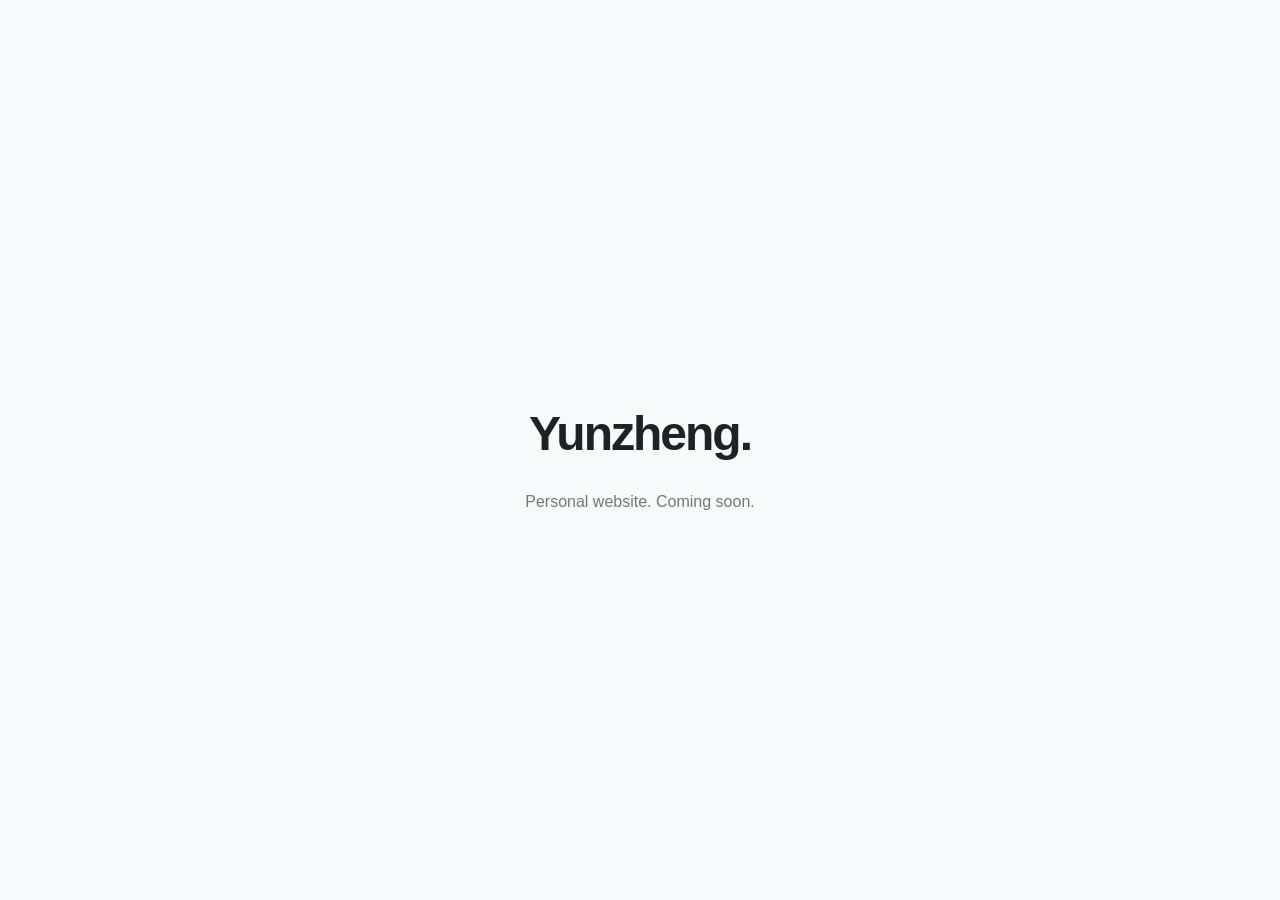
==== index.html @ 73791c88 "Add initial HTML structure for personal website" ====
<!DOCTYPE html>
<html lang="zh-CN">
<head>
    <meta charset="UTF-8">
    <meta name="viewport" content="width=device-width, initial-scale=1.0">
    <meta name="theme-color" content="#ffffff">
    <title>Yunzheng</title>
    <style>
        body {
            margin: 0;
            min-height: 100vh;
            display: grid;
            place-items: center;
            font-family: "Segoe UI", sans-serif;
            background: #f8f9fb;
            color: #202124;
        }
        main {
            text-align: center;
            padding: 40px;
        }
        h1 {
            font-size: 48px;
            font-weight: 600;
            letter-spacing: -2px;
        }
        p {
            color: #777;
            font-size: 16px;
        }
    </style>
</head>
<body>
    <main>
        <h1>Yunzheng.</h1>
        <p>Personal website. Coming soon.</p>
    </main>
</body>
</html>
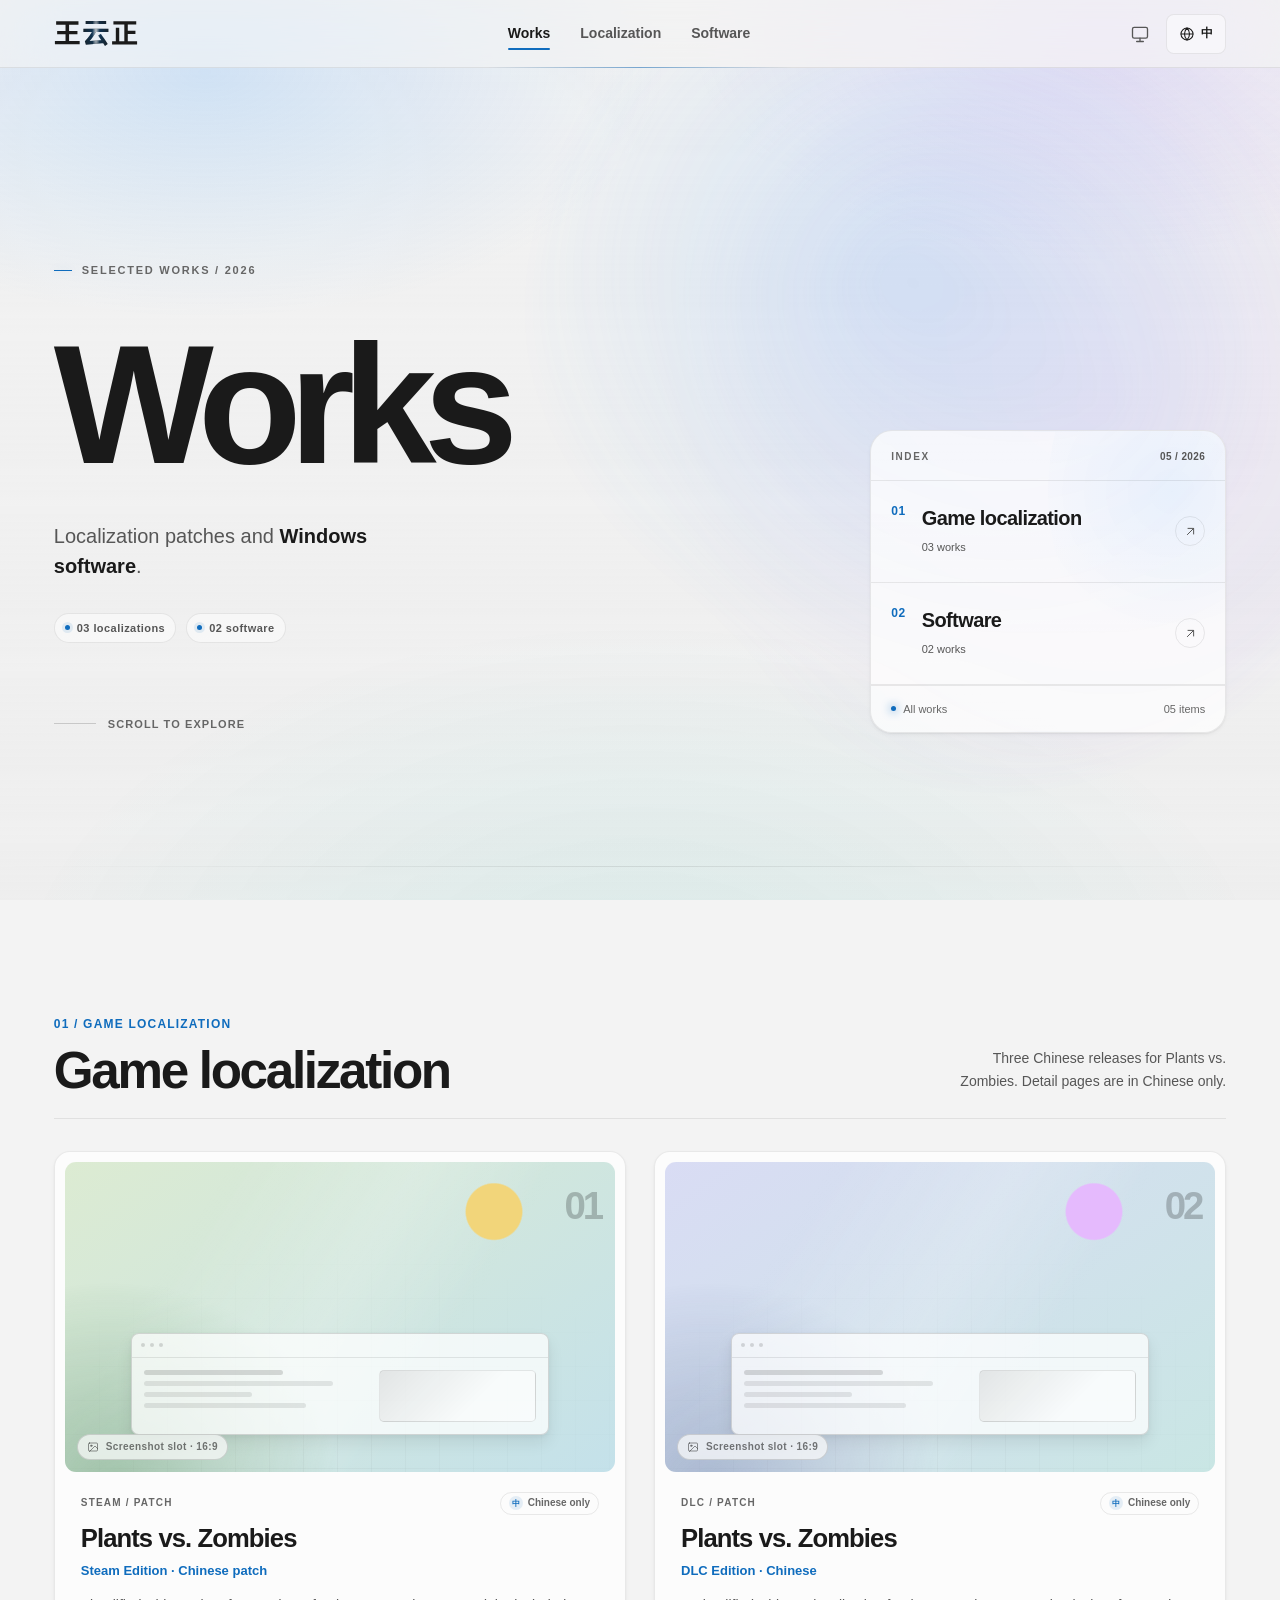
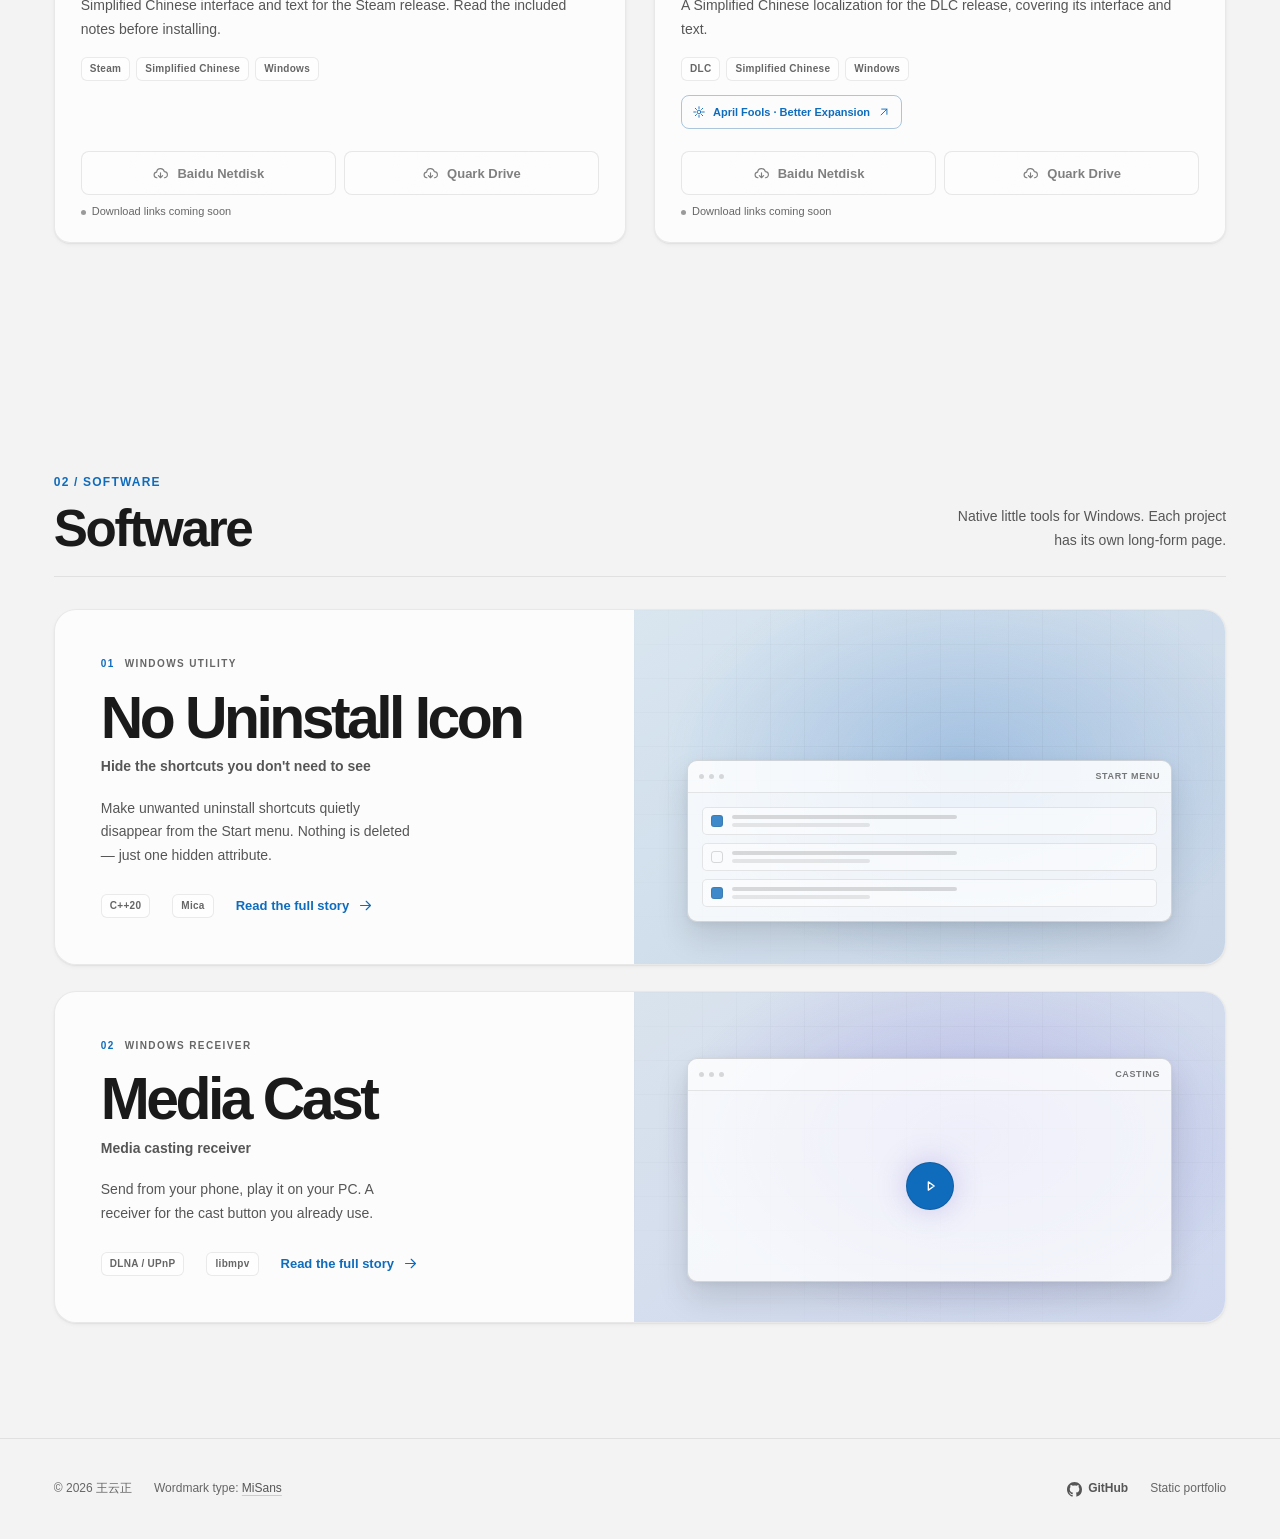
==== commit 3ce992ba: "Build the Fluent works portfolio site" ====
--- a/index.html
+++ b/index.html
@@ -1,40 +1,399 @@
-
 <!DOCTYPE html>
-<html lang="zh-CN">
+<html lang="zh-CN"
+      data-page-lang="bilingual"
+      data-lang="zh"
+      data-theme-mode="auto"
+      data-title-zh="王云正 · 作品"
+      data-title-en="Works · 王云正">
 <head>
-    <meta charset="UTF-8">
-    <meta name="viewport" content="width=device-width, initial-scale=1.0">
-    <meta name="theme-color" content="#ffffff">
-    <title>Yunzheng</title>
-    <style>
-        body {
-            margin: 0;
-            min-height: 100vh;
-            display: grid;
-            place-items: center;
-            font-family: "Segoe UI", sans-serif;
-            background: #f8f9fb;
-            color: #202124;
-        }
-        main {
-            text-align: center;
-            padding: 40px;
-        }
-        h1 {
-            font-size: 48px;
-            font-weight: 600;
-            letter-spacing: -2px;
-        }
-        p {
-            color: #777;
-            font-size: 16px;
-        }
-    </style>
+  <meta charset="utf-8">
+  <meta name="viewport" content="width=device-width, initial-scale=1, viewport-fit=cover">
+  <title>王云正 · 作品</title>
+  <meta name="description" content="王云正的作品：三款《植物大战僵尸》中文汉化，以及 No Uninstall Icon、Media Cast 两款 Windows 软件。" data-desc-zh="王云正的作品：三款《植物大战僵尸》中文汉化，以及 No Uninstall Icon、Media Cast 两款 Windows 软件。" data-desc-en="Works by Wang Yunzheng: three Chinese localizations for Plants vs. Zombies, plus the Windows utilities No Uninstall Icon and Media Cast.">
+  <meta name="color-scheme" content="light dark">
+  <meta name="theme-color" content="#f3f3f3">
+  <link rel="icon" href="/assets/img/favicon.svg" type="image/svg+xml">
+  <script src="/assets/js/boot.js"></script>
+  <link rel="stylesheet" href="/assets/css/site.css">
+  <script src="/assets/js/links.js" defer></script>
+  <script src="/assets/js/site.js" defer></script>
 </head>
-<body>
-    <main>
-        <h1>Yunzheng.</h1>
-        <p>Personal website. Coming soon.</p>
-    </main>
+<body class="home">
+  <a class="skip-link" href="#main">
+    <span class="lang-zh">跳到主要内容</span><span class="lang-en">Skip to content</span>
+  </a>
+
+  <header class="site-header" data-site-header>
+    <div class="header-inner">
+      <a class="brand" href="/" data-brand data-aria-zh="王云正，返回首页" data-aria-en="Wang Yunzheng, home">
+        <span class="brand__word" aria-hidden="true">
+          <img class="brand__ink brand__ink--light" src="/assets/img/wordmark-light.svg" alt="王云正" width="2932" height="936" decoding="async">
+          <img class="brand__ink brand__ink--dark" src="/assets/img/wordmark-dark.svg" alt="王云正" width="2932" height="936" decoding="async">
+          <span class="brand__sheen"></span>
+        </span>
+        <span class="sr-only">王云正</span>
+      </a>
+
+      <nav class="primary-nav" aria-label="主导航" data-aria-zh="主导航" data-aria-en="Primary navigation">
+        <a class="nav-link" href="/" aria-current="page"><span class="lang-zh">作品</span><span class="lang-en">Works</span></a>
+        <a class="nav-link" href="/#localization"><span class="lang-zh">汉化</span><span class="lang-en">Localization</span></a>
+        <a class="nav-link" href="/#software"><span class="lang-zh">软件</span><span class="lang-en">Software</span></a>
+      </nav>
+
+      <button class="icon-btn nav-toggle" type="button" data-nav-toggle aria-expanded="false" aria-controls="mobile-nav" aria-label="打开导航">
+        <svg class="icon" viewBox="0 0 24 24" aria-hidden="true">
+          <path d="M4 7h16M4 12h16M4 17h16"/>
+        </svg>
+      </button>
+
+      <div class="mobile-nav" id="mobile-nav" data-mobile-nav hidden>
+        <a href="/"><span><span class="lang-zh">作品</span><span class="lang-en">Works</span></span></a>
+        <a href="/#localization"><span><span class="lang-zh">汉化</span><span class="lang-en">Localization</span></span></a>
+        <a href="/#software"><span><span class="lang-zh">软件</span><span class="lang-en">Software</span></span></a>
+      </div>
+
+      <div class="header-actions">
+        <div class="theme-picker" data-theme-picker>
+          <button class="icon-btn theme-trigger" type="button" data-theme-trigger aria-expanded="false" aria-controls="theme-menu" aria-label="主题设置">
+            <span class="theme-icon theme-icon--auto" aria-hidden="true">
+              <svg class="icon" viewBox="0 0 24 24"><rect x="3" y="4" width="18" height="13" rx="2"/><path d="M8 21h8m-4-4v4"/></svg>
+            </span>
+            <span class="theme-icon theme-icon--light" aria-hidden="true">
+              <svg class="icon" viewBox="0 0 24 24"><circle cx="12" cy="12" r="4"/><path d="M12 2v2m0 16v2M4.93 4.93l1.42 1.42m11.3 11.3 1.42 1.42M2 12h2m16 0h2M4.93 19.07l1.42-1.42m11.3-11.3 1.42-1.42"/></svg>
+            </span>
+            <span class="theme-icon theme-icon--dark" aria-hidden="true">
+              <svg class="icon" viewBox="0 0 24 24"><path d="M20.4 14.4A8.5 8.5 0 0 1 9.6 3.6 8.5 8.5 0 1 0 20.4 14.4Z"/></svg>
+            </span>
+          </button>
+          <div class="theme-menu" id="theme-menu" data-theme-menu role="group" aria-label="主题" data-aria-zh="主题" data-aria-en="Theme" hidden>
+            <div class="theme-menu__label"><span class="lang-zh">外观</span><span class="lang-en">Appearance</span></div>
+            <button class="theme-option" type="button" data-theme-choice="auto" aria-pressed="true">
+              <svg class="icon" viewBox="0 0 24 24" aria-hidden="true"><rect x="3" y="4" width="18" height="13" rx="2"/><path d="M8 21h8m-4-4v4"/></svg>
+              <span><span class="lang-zh">跟随系统</span><span class="lang-en">System</span></span>
+              <svg class="icon theme-option__check" viewBox="0 0 24 24" aria-hidden="true"><path d="m5 12 4 4 10-10"/></svg>
+            </button>
+            <button class="theme-option" type="button" data-theme-choice="light" aria-pressed="false">
+              <svg class="icon" viewBox="0 0 24 24" aria-hidden="true"><circle cx="12" cy="12" r="4"/><path d="M12 2v2m0 16v2M4.93 4.93l1.42 1.42m11.3 11.3 1.42 1.42M2 12h2m16 0h2M4.93 19.07l1.42-1.42m11.3-11.3 1.42-1.42"/></svg>
+              <span><span class="lang-zh">浅色</span><span class="lang-en">Light</span></span>
+              <svg class="icon theme-option__check" viewBox="0 0 24 24" aria-hidden="true"><path d="m5 12 4 4 10-10"/></svg>
+            </button>
+            <button class="theme-option" type="button" data-theme-choice="dark" aria-pressed="false">
+              <svg class="icon" viewBox="0 0 24 24" aria-hidden="true"><path d="M20.4 14.4A8.5 8.5 0 0 1 9.6 3.6 8.5 8.5 0 1 0 20.4 14.4Z"/></svg>
+              <span><span class="lang-zh">深色</span><span class="lang-en">Dark</span></span>
+              <svg class="icon theme-option__check" viewBox="0 0 24 24" aria-hidden="true"><path d="m5 12 4 4 10-10"/></svg>
+            </button>
+          </div>
+        </div>
+
+        <button class="lang-toggle" type="button" data-language-toggle aria-label="Switch to English">
+          <svg class="icon icon--small" viewBox="0 0 24 24" aria-hidden="true"><circle cx="12" cy="12" r="9"/><path d="M3 12h18M12 3c2.5 2.5 3.8 5.5 3.8 9S14.5 18.5 12 21c-2.5-2.5-3.8-5.5-3.8-9S9.5 5.5 12 3Z"/></svg>
+          <span class="lang-zh" aria-hidden="true">EN</span>
+          <span class="lang-en" aria-hidden="true">中</span>
+        </button>
+      </div>
+    </div>
+  </header>
+
+  <main id="main" tabindex="-1">
+    <section class="hero">
+      <div class="container hero__grid">
+        <div class="hero__main">
+          <p class="eyebrow hero__eyebrow enter" style="--i: 0">
+            <span class="lang-zh">作品索引 / 2026</span>
+            <span class="lang-en">Selected works / 2026</span>
+          </p>
+          <h1 class="hero__title enter" style="--i: 1">
+            <span class="lang-zh">作品</span>
+            <span class="lang-en">Works</span>
+          </h1>
+          <p class="hero__lead enter" style="--i: 2">
+            <span class="lang-zh">汉化补丁，与 <strong>Windows 软件</strong>。</span>
+            <span class="lang-en">Localization patches and <strong>Windows software</strong>.</span>
+          </p>
+          <div class="hero__meta enter" style="--i: 3">
+            <span class="meta-chip"><span class="meta-chip__dot" aria-hidden="true"></span><span class="lang-zh">03 件汉化</span><span class="lang-en">03 localizations</span></span>
+            <span class="meta-chip"><span class="meta-chip__dot" aria-hidden="true"></span><span class="lang-zh">02 件软件</span><span class="lang-en">02 software</span></span>
+          </div>
+          <div class="hero__scroll enter" style="--i: 4">
+            <span class="lang-zh">向下浏览</span><span class="lang-en">Scroll to explore</span>
+          </div>
+        </div>
+
+        <aside class="hero__side enter" style="--i: 3" aria-label="作品分类" data-aria-zh="作品分类" data-aria-en="Work categories">
+          <div class="index-panel reveal">
+            <div class="index-panel__head">
+              <span>Index</span>
+              <strong>05 / 2026</strong>
+            </div>
+            <a class="index-link" href="#localization">
+              <span class="index-link__num">01</span>
+              <span class="index-link__body">
+                <span class="index-link__title"><span class="lang-zh">游戏汉化</span><span class="lang-en">Game localization</span></span>
+                <span class="index-link__en" aria-hidden="true">Game localization</span>
+                <span class="index-link__count"><span class="lang-zh">03 件作品</span><span class="lang-en">03 works</span></span>
+              </span>
+              <span class="index-link__arrow" aria-hidden="true">
+                <svg class="icon" viewBox="0 0 24 24"><path d="M7 17 17 7M8 7h9v9"/></svg>
+              </span>
+            </a>
+            <a class="index-link" href="#software">
+              <span class="index-link__num">02</span>
+              <span class="index-link__body">
+                <span class="index-link__title"><span class="lang-zh">软件</span><span class="lang-en">Software</span></span>
+                <span class="index-link__en" aria-hidden="true">Software</span>
+                <span class="index-link__count"><span class="lang-zh">02 件作品</span><span class="lang-en">02 works</span></span>
+              </span>
+              <span class="index-link__arrow" aria-hidden="true">
+                <svg class="icon" viewBox="0 0 24 24"><path d="M7 17 17 7M8 7h9v9"/></svg>
+              </span>
+            </a>
+            <div class="index-panel__foot">
+              <span class="status-dot"><span class="lang-zh">全部作品</span><span class="lang-en">All works</span></span>
+              <span>05 items</span>
+            </div>
+          </div>
+        </aside>
+      </div>
+    </section>
+
+    <section class="section" id="localization">
+      <div class="container">
+        <div class="section-head" data-reveal>
+          <div class="section-head__main">
+            <span class="section-index">01 / GAME LOCALIZATION</span>
+            <h2 class="section-title"><span class="lang-zh">游戏汉化</span><span class="lang-en">Game localization</span></h2>
+          </div>
+          <p class="section-desc">
+            <span class="lang-zh">三款《植物大战僵尸》中文版本。汉化详情页仅提供中文。</span>
+            <span class="lang-en">Three Chinese releases for Plants vs. Zombies. Detail pages are in Chinese only.</span>
+          </p>
+        </div>
+
+        <div class="work-grid">
+          <article class="work-card reveal" data-reveal>
+            <div class="work-card__media">
+              <div class="shot shot--steam" role="img" aria-label="植物大战僵尸 Steam 版游戏截图占位，16 比 9" data-aria-zh="植物大战僵尸 Steam 版游戏截图占位，16 比 9" data-aria-en="Screenshot placeholder for the Steam edition of Plants vs. Zombies, 16 by 9">
+                <div class="shot__art" aria-hidden="true">
+                  <div class="shot__window">
+                    <div class="shot__window-bar"><i></i><i></i><i></i></div>
+                    <div class="shot__window-body">
+                      <div class="shot__lines"><span class="shot__line"></span><span class="shot__line"></span><span class="shot__line"></span><span class="shot__line"></span></div>
+                      <div class="shot__block"></div>
+                    </div>
+                  </div>
+                </div>
+                <span class="shot__index" aria-hidden="true">01</span>
+                <span class="shot__label"><svg class="icon" viewBox="0 0 24 24" aria-hidden="true"><rect x="3" y="4" width="18" height="16" rx="2"/><circle cx="8.5" cy="9.5" r="1.5"/><path d="m21 15-5-5L5 21"/></svg><span class="lang-zh">截图位 · 16:9</span><span class="lang-en">Screenshot slot · 16:9</span></span>
+              </div>
+            </div>
+            <div class="work-card__body">
+              <div class="work-card__top">
+                <span class="work-card__kicker">Steam / Patch</span>
+                <span class="chinese-only"><span class="lang-zh">中文详情</span><span class="lang-en">Chinese only</span></span>
+              </div>
+              <h3 class="work-card__headline">
+                <a class="work-card__title" href="/localization/pvz-steam/" aria-label="植物大战僵尸 Steam 版汉化补丁，查看详情" data-aria-zh="植物大战僵尸 Steam 版汉化补丁，查看详情" data-aria-en="Plants vs. Zombies Steam Edition Chinese patch, view details">
+                  <span class="lang-zh">植物大战僵尸</span>
+                  <span class="lang-en">Plants vs. Zombies</span>
+                </a>
+              </h3>
+              <p class="work-card__subtitle"><span class="lang-zh">Steam 版汉化补丁</span><span class="lang-en">Steam Edition · Chinese patch</span></p>
+              <p class="work-card__desc">
+                <span class="lang-zh">为 Steam 版《植物大战僵尸》提供简体中文界面与文本。安装前请先阅读补丁内说明。</span>
+                <span class="lang-en">Simplified Chinese interface and text for the Steam release. Read the included notes before installing.</span>
+              </p>
+              <div class="tag-list">
+                <span class="tag">Steam</span>
+                <span class="tag lang-zh">简体中文</span>
+                <span class="tag lang-en">Simplified Chinese</span>
+                <span class="tag">Windows</span>
+              </div>
+              <div class="work-card__actions">
+                <div class="download-grid">
+                  <a class="dl-btn reveal" data-download="steam" data-provider="baidu" aria-disabled="true" aria-label="下载 Steam 版汉化补丁 — 百度网盘" data-aria-zh="下载 Steam 版汉化补丁 — 百度网盘" data-aria-en="Download the Steam Edition patch — Baidu Netdisk">
+                    <svg class="icon" viewBox="0 0 24 24" aria-hidden="true"><path d="M7 18a4 4 0 0 1-.45-7.98A5.5 5.5 0 0 1 17.4 9.4 3.5 3.5 0 0 1 17.5 18"/><path d="M12 11v7m0 0-3-3m3 3 3-3"/></svg>
+                    <span class="lang-zh">百度网盘</span><span class="lang-en">Baidu Netdisk</span>
+                  </a>
+                  <a class="dl-btn reveal" data-download="steam" data-provider="quark" aria-disabled="true" aria-label="下载 Steam 版汉化补丁 — 夸克网盘" data-aria-zh="下载 Steam 版汉化补丁 — 夸克网盘" data-aria-en="Download the Steam Edition patch — Quark Drive">
+                    <svg class="icon" viewBox="0 0 24 24" aria-hidden="true"><path d="M7 18a4 4 0 0 1-.45-7.98A5.5 5.5 0 0 1 17.4 9.4 3.5 3.5 0 0 1 17.5 18"/><path d="M12 11v7m0 0-3-3m3 3 3-3"/></svg>
+                    <span class="lang-zh">夸克网盘</span><span class="lang-en">Quark Drive</span>
+                  </a>
+                </div>
+                <p class="download-note" data-download-note="steam">
+                  <span class="lang-zh">网盘链接待补</span><span class="lang-en">Download links coming soon</span>
+                </p>
+              </div>
+            </div>
+          </article>
+
+          <article class="work-card reveal" data-reveal>
+            <div class="work-card__media">
+              <div class="shot shot--dlc" role="img" aria-label="植物大战僵尸 DLC 版游戏截图占位，16 比 9" data-aria-zh="植物大战僵尸 DLC 版游戏截图占位，16 比 9" data-aria-en="Screenshot placeholder for the DLC edition of Plants vs. Zombies, 16 by 9">
+                <div class="shot__art" aria-hidden="true">
+                  <div class="shot__window">
+                    <div class="shot__window-bar"><i></i><i></i><i></i></div>
+                    <div class="shot__window-body">
+                      <div class="shot__lines"><span class="shot__line"></span><span class="shot__line"></span><span class="shot__line"></span><span class="shot__line"></span></div>
+                      <div class="shot__block"></div>
+                    </div>
+                  </div>
+                </div>
+                <span class="shot__index" aria-hidden="true">02</span>
+                <span class="shot__label"><svg class="icon" viewBox="0 0 24 24" aria-hidden="true"><rect x="3" y="4" width="18" height="16" rx="2"/><circle cx="8.5" cy="9.5" r="1.5"/><path d="m21 15-5-5L5 21"/></svg><span class="lang-zh">截图位 · 16:9</span><span class="lang-en">Screenshot slot · 16:9</span></span>
+              </div>
+            </div>
+            <div class="work-card__body">
+              <div class="work-card__top">
+                <span class="work-card__kicker">DLC / Patch</span>
+                <span class="chinese-only"><span class="lang-zh">中文详情</span><span class="lang-en">Chinese only</span></span>
+              </div>
+              <h3 class="work-card__headline">
+                <a class="work-card__title" href="/localization/pvz-dlc/" aria-label="植物大战僵尸 DLC 版中文，查看详情" data-aria-zh="植物大战僵尸 DLC 版中文，查看详情" data-aria-en="Plants vs. Zombies DLC Edition Chinese, view details">
+                  <span class="lang-zh">植物大战僵尸</span>
+                  <span class="lang-en">Plants vs. Zombies</span>
+                </a>
+              </h3>
+              <p class="work-card__subtitle"><span class="lang-zh">DLC 版中文</span><span class="lang-en">DLC Edition · Chinese</span></p>
+              <p class="work-card__desc">
+                <span class="lang-zh">对应 DLC 版的简体中文汉化。把 DLC 版的界面与文本做成中文。</span>
+                <span class="lang-en">A Simplified Chinese localization for the DLC release, covering its interface and text.</span>
+              </p>
+              <div class="tag-list">
+                <span class="tag">DLC</span>
+                <span class="tag lang-zh">简体中文</span>
+                <span class="tag lang-en">Simplified Chinese</span>
+                <span class="tag">Windows</span>
+              </div>
+              <div class="work-card__special">
+                <a class="micro-action" href="/localization/pvz-better-expansion/">
+                  <svg class="icon" viewBox="0 0 24 24" aria-hidden="true"><path d="M12 3v3m0 12v3M3 12h3m12 0h3M5.6 5.6l2.1 2.1m8.6 8.6 2.1 2.1m0-12.8-2.1 2.1M7.7 16.3l-2.1 2.1"/><circle cx="12" cy="12" r="3.2"/></svg>
+                  <span class="lang-zh">愚人节版 · Better Expansion</span>
+                  <span class="lang-en">April Fools · Better Expansion</span>
+                  <svg class="icon" viewBox="0 0 24 24" aria-hidden="true"><path d="M7 17 17 7M8 7h9v9"/></svg>
+                </a>
+              </div>
+              <div class="work-card__actions">
+                <div class="download-grid">
+                  <a class="dl-btn reveal" data-download="dlc" data-provider="baidu" aria-disabled="true" aria-label="下载 DLC 版中文 — 百度网盘" data-aria-zh="下载 DLC 版中文 — 百度网盘" data-aria-en="Download the DLC Edition Chinese patch — Baidu Netdisk">
+                    <svg class="icon" viewBox="0 0 24 24" aria-hidden="true"><path d="M7 18a4 4 0 0 1-.45-7.98A5.5 5.5 0 0 1 17.4 9.4 3.5 3.5 0 0 1 17.5 18"/><path d="M12 11v7m0 0-3-3m3 3 3-3"/></svg>
+                    <span class="lang-zh">百度网盘</span><span class="lang-en">Baidu Netdisk</span>
+                  </a>
+                  <a class="dl-btn reveal" data-download="dlc" data-provider="quark" aria-disabled="true" aria-label="下载 DLC 版中文 — 夸克网盘" data-aria-zh="下载 DLC 版中文 — 夸克网盘" data-aria-en="Download the DLC Edition Chinese patch — Quark Drive">
+                    <svg class="icon" viewBox="0 0 24 24" aria-hidden="true"><path d="M7 18a4 4 0 0 1-.45-7.98A5.5 5.5 0 0 1 17.4 9.4 3.5 3.5 0 0 1 17.5 18"/><path d="M12 11v7m0 0-3-3m3 3 3-3"/></svg>
+                    <span class="lang-zh">夸克网盘</span><span class="lang-en">Quark Drive</span>
+                  </a>
+                </div>
+                <p class="download-note" data-download-note="dlc">
+                  <span class="lang-zh">网盘链接待补</span><span class="lang-en">Download links coming soon</span>
+                </p>
+              </div>
+            </div>
+          </article>
+        </div>
+      </div>
+    </section>
+
+    <section class="section" id="software">
+      <div class="container">
+        <div class="section-head" data-reveal>
+          <div class="section-head__main">
+            <span class="section-index">02 / SOFTWARE</span>
+            <h2 class="section-title"><span class="lang-zh">软件</span><span class="lang-en">Software</span></h2>
+          </div>
+          <p class="section-desc">
+            <span class="lang-zh">为 Windows 做的原生小工具。每个项目都有完整的长页介绍。</span>
+            <span class="lang-en">Native little tools for Windows. Each project has its own long-form page.</span>
+          </p>
+        </div>
+
+        <div class="software-list">
+          <a class="software-card software-card--nui reveal" href="/software/no-uninstall-icon/" aria-label="查看 No Uninstall Icon 项目" data-aria-zh="查看 No Uninstall Icon 项目" data-aria-en="View the No Uninstall Icon project" data-reveal>
+            <div class="software-card__body">
+              <div class="software-card__kicker"><span class="software-card__num">01</span><span>Windows utility</span></div>
+              <h3 class="software-card__title">No Uninstall Icon</h3>
+              <p class="software-card__cn"><span class="lang-zh">我不需要卸载图标</span><span class="lang-en">Hide the shortcuts you don't need to see</span></p>
+              <p class="software-card__desc">
+                <span class="lang-zh">让开始菜单里不想看到的卸载项安静地消失。不删除文件，只改一个隐藏属性。</span>
+                <span class="lang-en">Make unwanted uninstall shortcuts quietly disappear from the Start menu. Nothing is deleted — just one hidden attribute.</span>
+              </p>
+              <div class="software-card__foot">
+                <span class="tag">C++20</span>
+                <span class="tag">Mica</span>
+                <span class="software-card__cta"><span class="lang-zh">查看完整介绍</span><span class="lang-en">Read the full story</span><svg class="icon" viewBox="0 0 24 24" aria-hidden="true"><path d="M5 12h14m-6-6 6 6-6 6"/></svg></span>
+              </div>
+            </div>
+            <div class="software-card__visual" aria-hidden="true">
+              <div class="mock-window">
+                <div class="mock-window__bar">
+                  <div class="mock-window__dots"><i></i><i></i><i></i></div>
+                  <span class="mock-window__title">Start menu</span>
+                </div>
+                <div class="mock-window__body">
+                  <div class="mock-list">
+                    <div class="mock-row"><span class="mock-row__check"></span><span class="mock-row__text"><i></i><i></i></span></div>
+                    <div class="mock-row"><span class="mock-row__check"></span><span class="mock-row__text"><i></i><i></i></span></div>
+                    <div class="mock-row"><span class="mock-row__check"></span><span class="mock-row__text"><i></i><i></i></span></div>
+                  </div>
+                </div>
+              </div>
+            </div>
+          </a>
+
+          <a class="software-card software-card--cast reveal" href="/software/media-cast/" aria-label="查看 Media Cast 项目" data-aria-zh="查看 Media Cast 项目" data-aria-en="View the Media Cast project" data-reveal>
+            <div class="software-card__body">
+              <div class="software-card__kicker"><span class="software-card__num">02</span><span>Windows receiver</span></div>
+              <h3 class="software-card__title">Media Cast</h3>
+              <p class="software-card__cn"><span class="lang-zh">媒体投屏接收器</span><span class="lang-en">Media casting receiver</span></p>
+              <p class="software-card__desc">
+                <span class="lang-zh">手机投过来，电脑这边播放。用熟悉的投送入口，把媒体送到 Windows 上。</span>
+                <span class="lang-en">Send from your phone, play it on your PC. A receiver for the cast button you already use.</span>
+              </p>
+              <div class="software-card__foot">
+                <span class="tag">DLNA / UPnP</span>
+                <span class="tag">libmpv</span>
+                <span class="software-card__cta"><span class="lang-zh">查看完整介绍</span><span class="lang-en">Read the full story</span><svg class="icon" viewBox="0 0 24 24" aria-hidden="true"><path d="M5 12h14m-6-6 6 6-6 6"/></svg></span>
+              </div>
+            </div>
+            <div class="software-card__visual" aria-hidden="true">
+              <div class="mock-window">
+                <div class="mock-window__bar">
+                  <div class="mock-window__dots"><i></i><i></i><i></i></div>
+                  <span class="mock-window__title">Casting</span>
+                </div>
+                <div class="mock-window__body">
+                  <div class="mock-cast">
+                    <div class="cast-visual">
+                      <span class="cast-visual__ring"></span>
+                      <span class="cast-visual__ring"></span>
+                      <span class="cast-visual__ring"></span>
+                      <span class="cast-visual__core"><svg class="icon" viewBox="0 0 24 24"><path d="m10 7 7 5-7 5V7Z"/></svg></span>
+                    </div>
+                  </div>
+                </div>
+              </div>
+            </div>
+          </a>
+        </div>
+      </div>
+    </section>
+  </main>
+
+  <footer class="site-footer">
+    <div class="container site-footer__inner">
+      <div class="site-footer__left">
+        <span>© <span data-year>2026</span> 王云正</span>
+        <span class="credit"><span class="lang-zh">字标字体</span><span class="lang-en">Wordmark type</span>: <a href="https://hyperos.mi.com/font/" target="_blank" rel="noopener noreferrer">MiSans</a></span>
+      </div>
+      <div class="site-footer__right">
+        <a class="footer-link" href="https://github.com/JerryABCD06" target="_blank" rel="noopener noreferrer">
+          <svg class="icon icon--fill" viewBox="0 0 16 16" aria-hidden="true"><path d="M8 0C3.58 0 0 3.58 0 8c0 3.54 2.29 6.53 5.47 7.59.4.07.55-.17.55-.38 0-.19-.01-.82-.01-1.49-2.01.37-2.53-.49-2.69-.94-.09-.23-.48-.94-.82-1.13-.28-.15-.68-.52-.01-.53.63-.01 1.08.58 1.23.82.72 1.21 1.87.87 2.33.66.07-.52.28-.87.51-1.07-1.78-.2-3.64-.89-3.64-3.95 0-.87.31-1.59.82-2.15-.08-.2-.36-1.02.08-2.12 0 0 .67-.21 2.2.82a7.6 7.6 0 0 1 2-.27c.68 0 1.36.09 2 .27 1.53-1.04 2.2-.82 2.2-.82.44 1.1.16 1.92.08 2.12.51.56.82 1.27.82 2.15 0 3.07-1.87 3.75-3.65 3.95.29.25.54.73.54 1.48 0 1.07-.01 1.93-.01 2.2 0 .21.15.46.55.38A8.01 8.01 0 0 0 16 8c0-4.42-3.58-8-8-8Z"/></svg>
+          GitHub
+        </a>
+        <span class="credit"><span class="lang-zh">静态作品集</span><span class="lang-en">Static portfolio</span></span>
+      </div>
+    </div>
+  </footer>
+
+  <div class="sr-only" id="live-region" aria-live="polite"></div>
 </body>
 </html>
--- a/assets/css/site.css
+++ b/assets/css/site.css
@@ -0,0 +1,4372 @@
+/* =========================================================
+   Wang Yunzheng — works
+   Fluent 2 foundations, a deliberately slightly larger radius,
+   and a small set of pointer-reactive extras.
+   ========================================================= */
+
+/* ---------- Fonts / tokens ---------- */
+
+:root {
+  --font-ui: sans-serif;
+
+  --header-h: 68px;
+  --content-w: 1240px;
+  --content-narrow: 980px;
+  --gutter: clamp(20px, 4.2vw, 56px);
+
+  /* Fluent shape uses 4px for controls and 8px for overlays.
+     These are intentionally one step larger. */
+  --radius-control: 8px;
+  --radius-card: 16px;
+  --radius-panel: 22px;
+  --radius-media: 18px;
+  --radius-pill: 999px;
+
+  --stroke: 1px;
+  --focus-width: 2px;
+
+  --dur-fast: 150ms;
+  --dur-normal: 220ms;
+  --dur-slow: 320ms;
+  --ease-fluent: cubic-bezier(0.1, 0.9, 0.2, 1);
+  --ease-out: cubic-bezier(0.16, 1, 0.3, 1);
+  --ease-spring: cubic-bezier(0.34, 1.56, 0.64, 1);
+
+  --space-1: 4px;
+  --space-2: 8px;
+  --space-3: 12px;
+  --space-4: 16px;
+  --space-5: 20px;
+  --space-6: 24px;
+  --space-7: 32px;
+  --space-8: 40px;
+  --space-9: 48px;
+  --space-10: 64px;
+  --space-11: 80px;
+  --space-12: 96px;
+
+  --pointer-x: 50%;
+  --pointer-y: 20%;
+  --hx: 50%;
+  --brand-x: 50;
+}
+
+:root,
+:root[data-theme="light"] {
+  color-scheme: light;
+
+  --bg: #f3f3f3;
+  --bg-rgb: 243 243 243;
+  --bg-deep: #e9e9e9;
+  --surface: rgba(255, 255, 255, 0.72);
+  --surface-solid: #fbfbfb;
+  --surface-soft: rgba(255, 255, 255, 0.48);
+  --surface-raised: rgba(255, 255, 255, 0.88);
+  --text: #1a1a1a;
+  --text-2: #565656;
+  --text-3: #666666;
+  --text-on-accent: #ffffff;
+  --border: rgba(0, 0, 0, 0.08);
+  --border-strong: rgba(0, 0, 0, 0.16);
+  --accent: #0f6cbd;
+  --accent-hover: #0c5c9f;
+  --accent-pressed: #0a4b82;
+  --accent-soft: rgba(15, 108, 189, 0.1);
+  --accent-soft-strong: rgba(15, 108, 189, 0.2);
+  --accent-contrast: #ffffff;
+  --focus-ring: #1a1a1a;
+  --focus-halo: rgba(255, 255, 255, 0.8);
+  --selection: #b8dcff;
+  --header-bg: rgba(243, 243, 243, 0.7);
+  --header-bg-scrolled: rgba(243, 243, 243, 0.82);
+  --header-border: rgba(0, 0, 0, 0.08);
+  --popover: rgba(251, 251, 251, 0.96);
+  --shadow-2: 0 1px 2px rgba(0, 0, 0, 0.06), 0 2px 4px rgba(0, 0, 0, 0.04);
+  --shadow-8: 0 8px 16px rgba(0, 0, 0, 0.08), 0 2px 4px rgba(0, 0, 0, 0.04);
+  --shadow-16: 0 16px 32px rgba(0, 0, 0, 0.12), 0 2px 8px rgba(0, 0, 0, 0.06);
+  --shadow-28: 0 28px 64px rgba(0, 0, 0, 0.16), 0 4px 12px rgba(0, 0, 0, 0.06);
+  --sheen: rgba(255, 255, 255, 0.48);
+  --reveal: rgba(0, 120, 212, 0.52);
+  --reveal-soft: rgba(0, 120, 212, 0.11);
+  --grid-line: rgba(0, 0, 0, 0.045);
+  --bloom-a: rgba(64, 156, 255, 0.2);
+  --bloom-b: rgba(160, 116, 255, 0.14);
+  --bloom-c: rgba(0, 188, 170, 0.1);
+  --brand-ink: #1b1b1b;
+  --brand-sheen: rgba(0, 103, 190, 0.55);
+  --brand-glint: rgba(255, 255, 255, 0.92);
+  --scroll-thumb: rgba(0, 0, 0, 0.22);
+  --scroll-track: transparent;
+  --skeleton-a: rgba(255, 255, 255, 0.6);
+  --skeleton-b: rgba(0, 0, 0, 0.08);
+  --placeholder-ink: rgba(0, 0, 0, 0.52);
+  --placeholder-line: rgba(0, 0, 0, 0.09);
+  --placeholder-line-strong: rgba(0, 0, 0, 0.14);
+  --shot-tint: rgba(255, 255, 255, 0.25);
+}
+
+:root[data-theme="dark"] {
+  color-scheme: dark;
+
+  --bg: #1b1b1b;
+  --bg-rgb: 27 27 27;
+  --bg-deep: #141414;
+  --surface: rgba(42, 42, 42, 0.68);
+  --surface-solid: #252525;
+  --surface-soft: rgba(255, 255, 255, 0.045);
+  --surface-raised: rgba(48, 48, 48, 0.9);
+  --text: #f5f5f5;
+  --text-2: #c8c8c8;
+  --text-3: #a0a0a0;
+  --text-on-accent: #08212d;
+  --border: rgba(255, 255, 255, 0.085);
+  --border-strong: rgba(255, 255, 255, 0.18);
+  --accent: #60cdff;
+  --accent-hover: #7dd8ff;
+  --accent-pressed: #9ee2ff;
+  --accent-soft: rgba(96, 205, 255, 0.12);
+  --accent-soft-strong: rgba(96, 205, 255, 0.22);
+  --accent-contrast: #08212d;
+  --focus-ring: #ffffff;
+  --focus-halo: rgba(0, 0, 0, 0.8);
+  --selection: #0b4a6e;
+  --header-bg: rgba(27, 27, 27, 0.68);
+  --header-bg-scrolled: rgba(27, 27, 27, 0.84);
+  --header-border: rgba(255, 255, 255, 0.09);
+  --popover: rgba(40, 40, 40, 0.98);
+  --shadow-2: 0 1px 2px rgba(0, 0, 0, 0.4), 0 2px 4px rgba(0, 0, 0, 0.2);
+  --shadow-8: 0 8px 18px rgba(0, 0, 0, 0.4), 0 2px 4px rgba(0, 0, 0, 0.24);
+  --shadow-16: 0 16px 34px rgba(0, 0, 0, 0.5), 0 2px 8px rgba(0, 0, 0, 0.28);
+  --shadow-28: 0 28px 70px rgba(0, 0, 0, 0.58), 0 4px 14px rgba(0, 0, 0, 0.32);
+  --sheen: rgba(255, 255, 255, 0.14);
+  --reveal: rgba(96, 205, 255, 0.54);
+  --reveal-soft: rgba(96, 205, 255, 0.1);
+  --grid-line: rgba(255, 255, 255, 0.055);
+  --bloom-a: rgba(0, 120, 212, 0.22);
+  --bloom-b: rgba(124, 88, 255, 0.17);
+  --bloom-c: rgba(0, 188, 170, 0.1);
+  --brand-ink: #f5f5f5;
+  --brand-sheen: rgba(96, 205, 255, 0.66);
+  --brand-glint: rgba(202, 246, 255, 0.96);
+  --scroll-thumb: rgba(255, 255, 255, 0.24);
+  --scroll-track: transparent;
+  --skeleton-a: rgba(255, 255, 255, 0.14);
+  --skeleton-b: rgba(0, 0, 0, 0.28);
+  --placeholder-ink: rgba(255, 255, 255, 0.58);
+  --placeholder-line: rgba(255, 255, 255, 0.1);
+  --placeholder-line-strong: rgba(255, 255, 255, 0.17);
+  --shot-tint: rgba(0, 0, 0, 0.12);
+}
+
+@media (prefers-color-scheme: dark) {
+  :root:not([data-theme]) {
+    color-scheme: dark;
+
+    --bg: #1b1b1b;
+    --bg-rgb: 27 27 27;
+    --bg-deep: #141414;
+    --surface: rgba(42, 42, 42, 0.68);
+    --surface-solid: #252525;
+    --surface-soft: rgba(255, 255, 255, 0.045);
+    --surface-raised: rgba(48, 48, 48, 0.9);
+    --text: #f5f5f5;
+    --text-2: #c8c8c8;
+    --text-3: #a0a0a0;
+    --text-on-accent: #08212d;
+    --border: rgba(255, 255, 255, 0.085);
+    --border-strong: rgba(255, 255, 255, 0.18);
+    --accent: #60cdff;
+    --accent-hover: #7dd8ff;
+    --accent-pressed: #9ee2ff;
+    --accent-soft: rgba(96, 205, 255, 0.12);
+    --accent-soft-strong: rgba(96, 205, 255, 0.22);
+    --accent-contrast: #08212d;
+    --focus-ring: #ffffff;
+    --focus-halo: rgba(0, 0, 0, 0.8);
+    --selection: #0b4a6e;
+    --header-bg: rgba(27, 27, 27, 0.68);
+    --header-bg-scrolled: rgba(27, 27, 27, 0.84);
+    --header-border: rgba(255, 255, 255, 0.09);
+    --popover: rgba(40, 40, 40, 0.98);
+    --shadow-2: 0 1px 2px rgba(0, 0, 0, 0.4), 0 2px 4px rgba(0, 0, 0, 0.2);
+    --shadow-8: 0 8px 18px rgba(0, 0, 0, 0.4), 0 2px 4px rgba(0, 0, 0, 0.24);
+    --shadow-16: 0 16px 34px rgba(0, 0, 0, 0.5), 0 2px 8px rgba(0, 0, 0, 0.28);
+    --shadow-28: 0 28px 70px rgba(0, 0, 0, 0.58), 0 4px 14px rgba(0, 0, 0, 0.32);
+    --sheen: rgba(255, 255, 255, 0.14);
+    --reveal: rgba(96, 205, 255, 0.54);
+    --reveal-soft: rgba(96, 205, 255, 0.1);
+    --grid-line: rgba(255, 255, 255, 0.055);
+    --bloom-a: rgba(0, 120, 212, 0.22);
+    --bloom-b: rgba(124, 88, 255, 0.17);
+    --bloom-c: rgba(0, 188, 170, 0.1);
+    --brand-ink: #f5f5f5;
+    --brand-sheen: rgba(96, 205, 255, 0.66);
+    --brand-glint: rgba(202, 246, 255, 0.96);
+    --scroll-thumb: rgba(255, 255, 255, 0.24);
+    --scroll-track: transparent;
+    --skeleton-a: rgba(255, 255, 255, 0.14);
+    --skeleton-b: rgba(0, 0, 0, 0.28);
+    --placeholder-ink: rgba(255, 255, 255, 0.58);
+    --placeholder-line: rgba(255, 255, 255, 0.1);
+    --placeholder-line-strong: rgba(255, 255, 255, 0.17);
+    --shot-tint: rgba(0, 0, 0, 0.12);
+  }
+}
+
+/* ---------- Reset / base ---------- */
+
+*,
+*::before,
+*::after {
+  box-sizing: border-box;
+}
+
+html {
+  min-width: 320px;
+  scroll-behavior: smooth;
+  scroll-padding-top: calc(var(--header-h) + 24px);
+  -webkit-text-size-adjust: 100%;
+  text-size-adjust: 100%;
+  scrollbar-color: var(--scroll-thumb) var(--scroll-track);
+}
+
+body {
+  min-width: 320px;
+  margin: 0;
+  overflow-x: clip;
+  background-color: var(--bg);
+  color: var(--text);
+  font-family: var(--font-ui);
+  font-size: 16px;
+  line-height: 1.65;
+  text-rendering: optimizeLegibility;
+  -webkit-font-smoothing: antialiased;
+}
+
+body::before {
+  content: "";
+  position: fixed;
+  z-index: -1;
+  inset: 0;
+  pointer-events: none;
+  background:
+    radial-gradient(50% 38% at 16% 8%, var(--bloom-a), transparent 72%),
+    radial-gradient(46% 36% at 86% 4%, var(--bloom-b), transparent 70%),
+    radial-gradient(70% 60% at 50% 112%, var(--bloom-c), transparent 72%),
+    linear-gradient(180deg, transparent, color-mix(in srgb, var(--bg-deep) 45%, transparent));
+  opacity: 0.95;
+}
+
+body::after {
+  content: "";
+  position: fixed;
+  z-index: -1;
+  inset: 0;
+  pointer-events: none;
+  opacity: 0.22;
+  background-image:
+    radial-gradient(var(--grid-line) 0.6px, transparent 0.6px),
+    radial-gradient(var(--grid-line) 0.6px, transparent 0.6px);
+  background-position: 0 0, 18px 18px;
+  background-size: 36px 36px;
+  mask-image: linear-gradient(180deg, #000, transparent 72%);
+  -webkit-mask-image: linear-gradient(180deg, #000, transparent 72%);
+}
+
+img,
+svg {
+  display: block;
+  max-width: 100%;
+}
+
+button,
+input,
+textarea,
+select {
+  font: inherit;
+}
+
+button {
+  color: inherit;
+  cursor: pointer;
+}
+
+a {
+  color: inherit;
+  text-decoration: none;
+}
+
+p,
+h1,
+h2,
+h3,
+h4 {
+  margin: 0;
+}
+
+ul,
+ol {
+  margin: 0;
+  padding: 0;
+  list-style: none;
+}
+
+::selection {
+  background: var(--selection);
+  color: var(--text);
+}
+
+:where(a, button, [tabindex]):focus-visible {
+  outline: var(--focus-width) solid var(--focus-ring);
+  outline-offset: 3px;
+}
+
+:where(a, button):active {
+  -webkit-tap-highlight-color: transparent;
+}
+
+[hidden] {
+  display: none !important;
+}
+
+/* ---------- Utilities ---------- */
+
+.container {
+  width: min(var(--content-w), calc(100% - var(--gutter) * 2));
+  margin-inline: auto;
+}
+
+.container--narrow {
+  width: min(var(--content-narrow), calc(100% - var(--gutter) * 2));
+  margin-inline: auto;
+}
+
+.sr-only {
+  position: absolute !important;
+  width: 1px !important;
+  height: 1px !important;
+  padding: 0 !important;
+  margin: -1px !important;
+  overflow: hidden !important;
+  clip: rect(0, 0, 0, 0) !important;
+  white-space: nowrap !important;
+  border: 0 !important;
+}
+
+.skip-link {
+  position: fixed;
+  z-index: 500;
+  top: 12px;
+  left: 12px;
+  padding: 10px 16px;
+  border: 1px solid var(--border-strong);
+  border-radius: var(--radius-control);
+  background: var(--accent);
+  color: var(--accent-contrast);
+  font-size: 14px;
+  font-weight: 700;
+  transform: translateY(-160%);
+  transition: transform var(--dur-fast) var(--ease-fluent);
+}
+
+.skip-link:focus-visible {
+  transform: translateY(0);
+  outline-color: var(--focus-ring);
+}
+
+.lang-zh,
+.lang-en {
+  display: inline;
+}
+
+.lang-block {
+  display: block;
+}
+
+[data-lang="zh"] .lang-en,
+[data-lang="en"] .lang-zh {
+  display: none !important;
+}
+
+[data-lang="zh"] .chinese-only {
+  display: none !important;
+}
+
+[data-lang="en"] .index-link__en {
+  display: none;
+}
+
+.eyebrow {
+  display: inline-flex;
+  align-items: center;
+  gap: 10px;
+  color: var(--text-3);
+  font-size: 11px;
+  font-weight: 700;
+  letter-spacing: 0.16em;
+  line-height: 1.4;
+  text-transform: uppercase;
+}
+
+.eyebrow::before {
+  content: "";
+  width: 18px;
+  height: 1px;
+  background: var(--accent);
+  box-shadow: 0 0 10px var(--accent-soft-strong);
+}
+
+.muted {
+  color: var(--text-2);
+}
+
+.small {
+  font-size: 13px;
+}
+
+.mono-label {
+  color: var(--text-3);
+  font-size: 12px;
+  letter-spacing: 0.04em;
+  line-height: 1.5;
+}
+
+/* ---------- Icon helpers ---------- */
+
+.icon {
+  width: 20px;
+  height: 20px;
+  flex: 0 0 auto;
+  fill: none;
+  stroke: currentColor;
+  stroke-linecap: round;
+  stroke-linejoin: round;
+  stroke-width: 1.6;
+}
+
+.icon--small {
+  width: 16px;
+  height: 16px;
+}
+
+.icon--large {
+  width: 24px;
+  height: 24px;
+}
+
+.icon--fill {
+  fill: currentColor;
+  stroke: none;
+}
+
+/* ---------- Header ---------- */
+
+.site-header {
+  position: fixed;
+  z-index: 100;
+  inset: 0 0 auto;
+  height: var(--header-h);
+  border-bottom: 1px solid var(--header-border);
+  background: var(--header-bg);
+  transition: background var(--dur-normal) var(--ease-fluent), box-shadow var(--dur-normal) var(--ease-fluent);
+  isolation: isolate;
+}
+
+@supports ((backdrop-filter: blur(1px)) or (-webkit-backdrop-filter: blur(1px))) {
+  .site-header {
+    -webkit-backdrop-filter: blur(26px) saturate(1.8);
+    backdrop-filter: blur(26px) saturate(1.8);
+  }
+}
+
+@supports not ((backdrop-filter: blur(1px)) or (-webkit-backdrop-filter: blur(1px))) {
+  .site-header {
+    background: var(--surface-solid);
+  }
+}
+
+.site-header::after {
+  content: "";
+  position: absolute;
+  z-index: 2;
+  right: 0;
+  bottom: -1px;
+  left: 0;
+  height: 1px;
+  pointer-events: none;
+  background: linear-gradient(
+    90deg,
+    transparent 0%,
+    transparent calc(var(--hx) - 12%),
+    var(--accent) var(--hx),
+    transparent calc(var(--hx) + 12%),
+    transparent 100%
+  );
+  opacity: 0.5;
+}
+
+.site-header.is-scrolled {
+  background: var(--header-bg-scrolled);
+  box-shadow: var(--shadow-2);
+}
+
+.header-inner {
+  position: relative;
+  display: flex;
+  align-items: center;
+  gap: var(--space-6);
+  width: min(var(--content-w), calc(100% - var(--gutter) * 2));
+  height: 100%;
+  margin-inline: auto;
+}
+
+.brand {
+  position: relative;
+  display: inline-flex;
+  flex: 0 0 auto;
+  align-items: center;
+  height: 44px;
+  border-radius: var(--radius-control);
+  color: var(--brand-ink);
+}
+
+.brand__word {
+  position: relative;
+  display: block;
+  height: 27px;
+  aspect-ratio: 2932 / 936;
+  flex: none;
+}
+
+.brand__ink {
+  position: absolute;
+  inset: 0;
+  display: none;
+  width: 100%;
+  height: 100%;
+  object-fit: contain;
+}
+
+[data-theme="light"] .brand__ink--light,
+:root:not([data-theme]) .brand__ink--light {
+  display: block;
+}
+
+[data-theme="dark"] .brand__ink--dark {
+  display: block;
+}
+
+[data-theme="dark"] .brand__ink--light {
+  display: none;
+}
+
+.brand__sheen {
+  position: absolute;
+  inset: 0;
+  pointer-events: none;
+  background:
+    radial-gradient(
+      ellipse 6% 126% at calc(var(--brand-x, 50) * 1%) 50%,
+      var(--brand-glint) 0%,
+      transparent 76%
+    ),
+    radial-gradient(
+      ellipse 29% 138% at calc(var(--brand-x, 50) * 1%) 50%,
+      var(--brand-sheen) 0%,
+      transparent 72%
+    );
+  opacity: 0.82;
+  -webkit-mask-image: url("/assets/img/wordmark-light.svg");
+  mask-image: url("/assets/img/wordmark-light.svg");
+  -webkit-mask-position: center;
+  mask-position: center;
+  -webkit-mask-repeat: no-repeat;
+  mask-repeat: no-repeat;
+  -webkit-mask-size: 100% 100%;
+  mask-size: 100% 100%;
+  transition: opacity var(--dur-normal) var(--ease-fluent);
+}
+
+[data-theme="dark"] .brand__sheen {
+  -webkit-mask-image: url("/assets/img/wordmark-dark.svg");
+  mask-image: url("/assets/img/wordmark-dark.svg");
+}
+
+.brand:hover .brand__sheen,
+.brand:focus-visible .brand__sheen {
+  opacity: 1;
+}
+
+.primary-nav {
+  display: flex;
+  align-items: center;
+  gap: 2px;
+  margin-inline: auto;
+}
+
+.nav-link {
+  position: relative;
+  display: inline-flex;
+  align-items: center;
+  min-height: 40px;
+  padding: 0 14px;
+  border-radius: var(--radius-control);
+  color: var(--text-2);
+  font-size: 14px;
+  font-weight: 600;
+  transition: color var(--dur-fast) var(--ease-fluent), background-color var(--dur-fast) var(--ease-fluent);
+}
+
+.nav-link:hover {
+  background: var(--surface-soft);
+  color: var(--text);
+}
+
+.nav-link[aria-current="page"] {
+  color: var(--text);
+}
+
+.nav-link[aria-current="page"]::after {
+  content: "";
+  position: absolute;
+  right: 14px;
+  bottom: 4px;
+  left: 14px;
+  height: 2px;
+  border-radius: 2px;
+  background: var(--accent);
+}
+
+.header-actions {
+  display: flex;
+  flex: 0 0 auto;
+  align-items: center;
+  gap: 6px;
+}
+
+.icon-btn {
+  position: relative;
+  display: inline-flex;
+  align-items: center;
+  justify-content: center;
+  width: 40px;
+  height: 40px;
+  padding: 0;
+  border: 1px solid transparent;
+  border-radius: var(--radius-control);
+  background: transparent;
+  color: var(--text-2);
+  transition:
+    color var(--dur-fast) var(--ease-fluent),
+    background-color var(--dur-fast) var(--ease-fluent),
+    border-color var(--dur-fast) var(--ease-fluent);
+}
+
+.icon-btn:hover {
+  border-color: var(--border);
+  background: var(--surface-soft);
+  color: var(--text);
+}
+
+.icon-btn:active {
+  background: var(--accent-soft);
+}
+
+.icon-btn.nav-toggle {
+  display: none;
+}
+
+.lang-toggle {
+  display: inline-flex;
+  align-items: center;
+  justify-content: center;
+  gap: 6px;
+  min-width: 58px;
+  height: 40px;
+  padding: 0 12px;
+  border: 1px solid var(--border);
+  border-radius: var(--radius-control);
+  background: var(--surface-soft);
+  color: var(--text);
+  font-size: 12px;
+  font-weight: 700;
+  letter-spacing: 0.04em;
+  transition:
+    background-color var(--dur-fast) var(--ease-fluent),
+    border-color var(--dur-fast) var(--ease-fluent),
+    transform var(--dur-fast) var(--ease-fluent);
+}
+
+.lang-toggle:hover {
+  border-color: var(--border-strong);
+  background: var(--surface-raised);
+}
+
+.lang-toggle:active {
+  transform: scale(0.97);
+}
+
+.lang-badge {
+  display: inline-flex;
+  align-items: center;
+  gap: 6px;
+  height: 32px;
+  padding: 0 10px;
+  border: 1px solid var(--border);
+  border-radius: var(--radius-pill);
+  background: var(--surface-soft);
+  color: var(--text-3);
+  font-size: 11px;
+  font-weight: 600;
+  letter-spacing: 0.04em;
+  white-space: nowrap;
+}
+
+.lang-badge .icon {
+  width: 14px;
+  height: 14px;
+}
+
+/* Theme picker */
+
+.theme-picker {
+  position: relative;
+}
+
+.theme-trigger .icon {
+  transition: transform var(--dur-normal) var(--ease-spring), opacity var(--dur-fast) var(--ease-fluent);
+}
+
+.theme-trigger:hover .icon {
+  transform: rotate(-10deg) scale(1.05);
+}
+
+.theme-trigger[aria-expanded="true"] {
+  border-color: var(--border);
+  background: var(--accent-soft);
+  color: var(--text);
+}
+
+.theme-icon--light,
+.theme-icon--dark,
+.theme-icon--auto {
+  display: none;
+}
+
+[data-theme-mode="auto"] .theme-icon--auto,
+[data-theme-mode="light"] .theme-icon--light,
+[data-theme-mode="dark"] .theme-icon--dark {
+  display: block;
+}
+
+.theme-menu {
+  position: absolute;
+  z-index: 20;
+  top: calc(100% + 10px);
+  right: 0;
+  width: 236px;
+  padding: 5px;
+  border: 1px solid var(--border);
+  border-radius: 12px;
+  background: var(--popover);
+  box-shadow: var(--shadow-16);
+  -webkit-backdrop-filter: blur(30px) saturate(1.4);
+  backdrop-filter: blur(30px) saturate(1.4);
+  transform-origin: top right;
+  animation: menu-in 180ms var(--ease-out) both;
+}
+
+@supports not ((backdrop-filter: blur(1px)) or (-webkit-backdrop-filter: blur(1px))) {
+  .theme-menu {
+    background: var(--surface-solid);
+  }
+}
+
+@keyframes menu-in {
+  from {
+    opacity: 0;
+    transform: translateY(-4px) scale(0.97);
+  }
+  to {
+    opacity: 1;
+    transform: translateY(0) scale(1);
+  }
+}
+
+.theme-menu__label {
+  padding: 8px 10px 6px;
+  color: var(--text-3);
+  font-size: 10px;
+  font-weight: 700;
+  letter-spacing: 0.12em;
+  text-transform: uppercase;
+}
+
+.theme-option {
+  display: flex;
+  align-items: center;
+  gap: 10px;
+  width: 100%;
+  min-height: 38px;
+  padding: 6px 10px;
+  border: 0;
+  border-radius: 8px;
+  background: transparent;
+  color: var(--text-2);
+  font-size: 13px;
+  text-align: left;
+  transition: background-color var(--dur-fast) var(--ease-fluent), color var(--dur-fast) var(--ease-fluent);
+}
+
+.theme-option:hover,
+.theme-option:focus-visible {
+  background: var(--surface-soft);
+  color: var(--text);
+}
+
+.theme-option[aria-pressed="true"] {
+  background: var(--accent-soft);
+  color: var(--text);
+}
+
+.theme-option .icon {
+  width: 18px;
+  height: 18px;
+}
+
+.theme-option__check {
+  width: 16px;
+  height: 16px;
+  margin-left: auto;
+  color: var(--accent);
+  opacity: 0;
+}
+
+.theme-option[aria-pressed="true"] .theme-option__check {
+  opacity: 1;
+}
+
+/* Mobile navigation */
+
+.mobile-nav {
+  position: fixed;
+  z-index: 101;
+  top: calc(var(--header-h) + 8px);
+  right: max(var(--gutter), env(safe-area-inset-right));
+  left: max(var(--gutter), env(safe-area-inset-left));
+  padding: 8px;
+  border: 1px solid var(--border);
+  border-radius: var(--radius-panel);
+  background: var(--surface-solid);
+  box-shadow: var(--shadow-16);
+  animation: menu-in 220ms var(--ease-out) both;
+}
+
+.mobile-nav a {
+  display: flex;
+  align-items: center;
+  justify-content: space-between;
+  min-height: 52px;
+  padding: 0 14px;
+  border-radius: 10px;
+  color: var(--text-2);
+  font-size: 16px;
+  font-weight: 600;
+}
+
+.mobile-nav a:hover,
+.mobile-nav a:focus-visible {
+  background: var(--surface-soft);
+  color: var(--text);
+}
+
+.mobile-nav a::after {
+  content: "↗";
+  color: var(--accent);
+  font-size: 18px;
+  font-weight: 400;
+}
+
+/* ---------- Main / common section chrome ---------- */
+
+main {
+  position: relative;
+  padding-top: var(--header-h);
+}
+
+.scroll-progress {
+  position: fixed;
+  z-index: 110;
+  top: calc(var(--header-h) - 1px);
+  right: 0;
+  left: 0;
+  height: 2px;
+  pointer-events: none;
+  background: transparent;
+}
+
+.scroll-progress__fill {
+  width: 100%;
+  height: 100%;
+  transform: scaleX(0);
+  transform-origin: 0 50%;
+  background: linear-gradient(90deg, var(--accent), color-mix(in srgb, var(--accent) 36%, #9a6cff));
+  box-shadow: 0 0 12px var(--accent-soft-strong);
+  will-change: transform;
+}
+
+.section {
+  position: relative;
+  padding-block: clamp(76px, 9vw, 132px);
+}
+
+.section--tight {
+  padding-block: clamp(52px, 6vw, 84px);
+}
+
+.section-head {
+  display: flex;
+  align-items: flex-end;
+  justify-content: space-between;
+  gap: var(--space-8);
+  padding-bottom: var(--space-5);
+  border-bottom: 1px solid var(--border);
+  margin-bottom: var(--space-7);
+}
+
+.section-head__main {
+  min-width: 0;
+}
+
+.section-index {
+  display: block;
+  margin-bottom: 8px;
+  color: var(--accent);
+  font-size: 12px;
+  font-weight: 700;
+  letter-spacing: 0.1em;
+}
+
+.section-title {
+  font-size: clamp(2rem, 4vw, 3.35rem);
+  font-weight: 650;
+  letter-spacing: -0.045em;
+  line-height: 1.08;
+}
+
+.section-desc {
+  max-width: 37ch;
+  padding-bottom: 4px;
+  color: var(--text-2);
+  font-size: 14px;
+  line-height: 1.7;
+  text-align: right;
+}
+
+/* ---------- Buttons / links ---------- */
+
+.btn {
+  position: relative;
+  display: inline-flex;
+  align-items: center;
+  justify-content: center;
+  gap: 9px;
+  min-height: 40px;
+  padding: 0 16px;
+  border: 1px solid transparent;
+  border-radius: var(--radius-control);
+  background-color: transparent;
+  background-image: radial-gradient(
+    130px circle at var(--mx, 50%) var(--my, 50%),
+    var(--sheen),
+    transparent 68%
+  );
+  background-repeat: no-repeat;
+  color: var(--text);
+  font-size: 14px;
+  font-weight: 600;
+  line-height: 1.2;
+  text-align: center;
+  white-space: nowrap;
+  overflow: hidden;
+  transition:
+    background-color var(--dur-fast) var(--ease-fluent),
+    border-color var(--dur-fast) var(--ease-fluent),
+    color var(--dur-fast) var(--ease-fluent),
+    transform var(--dur-fast) var(--ease-fluent),
+    box-shadow var(--dur-fast) var(--ease-fluent);
+}
+
+.btn:hover {
+  transform: translateY(-1px);
+}
+
+.btn:active {
+  transform: translateY(0) scale(0.985);
+}
+
+.btn--primary {
+  border-color: color-mix(in srgb, var(--accent) 72%, transparent);
+  background-color: var(--accent);
+  color: var(--accent-contrast);
+  box-shadow: 0 1px 2px rgba(0, 0, 0, 0.12);
+}
+
+.btn--primary:hover {
+  background-color: var(--accent-hover);
+  box-shadow: var(--shadow-2);
+}
+
+.btn--primary:active {
+  background-color: var(--accent-pressed);
+}
+
+.btn--secondary {
+  border-color: var(--border-strong);
+  background-color: var(--surface-soft);
+  color: var(--text);
+}
+
+.btn--secondary:hover {
+  background-color: var(--surface-raised);
+  border-color: var(--border-strong);
+}
+
+.btn--large {
+  min-height: 52px;
+  padding-inline: 24px;
+  border-radius: 10px;
+  font-size: 15px;
+}
+
+.btn--wide {
+  width: 100%;
+}
+
+.btn--ghost {
+  border-color: var(--border);
+  background-color: transparent;
+  color: var(--text-2);
+}
+
+.btn--ghost:hover {
+  background-color: var(--surface-soft);
+  color: var(--text);
+}
+
+.btn .icon {
+  color: currentColor;
+}
+
+.text-link {
+  display: inline-flex;
+  align-items: center;
+  gap: 7px;
+  color: var(--accent);
+  font-size: 14px;
+  font-weight: 600;
+}
+
+.text-link .icon {
+  width: 16px;
+  height: 16px;
+  transition: transform var(--dur-fast) var(--ease-fluent);
+}
+
+.text-link:hover .icon {
+  transform: translate(2px, -2px);
+}
+
+.link-row {
+  display: flex;
+  flex-wrap: wrap;
+  align-items: center;
+  gap: var(--space-4);
+}
+
+/* ---------- Reveal extras ---------- */
+
+.reveal {
+  position: relative;
+}
+
+.reveal::after {
+  content: "";
+  position: absolute;
+  z-index: 3;
+  inset: 0;
+  padding: 1px;
+  border-radius: inherit;
+  pointer-events: none;
+  background: radial-gradient(
+    220px circle at var(--mx, 50%) var(--my, 50%),
+    var(--reveal),
+    transparent 72%
+  );
+  opacity: 0;
+  -webkit-mask: linear-gradient(#000 0 0) content-box, linear-gradient(#000 0 0);
+  mask: linear-gradient(#000 0 0) content-box, linear-gradient(#000 0 0);
+  -webkit-mask-composite: xor;
+  mask-composite: exclude;
+  transition: opacity var(--dur-normal) var(--ease-fluent);
+}
+
+.work-card.reveal::after,
+.software-card.reveal::after,
+.index-panel.reveal::after,
+.art-frame.reveal::after {
+  opacity: 0.6;
+}
+
+.work-card.reveal:hover::after,
+.software-card.reveal:hover::after,
+.index-panel.reveal:hover::after,
+.art-frame.reveal:hover::after,
+.work-card.reveal:focus-within::after,
+.software-card.reveal:focus-within::after {
+  opacity: 1;
+}
+
+.btn.reveal::after {
+  display: none;
+}
+
+/* ---------- Home hero ---------- */
+
+.hero {
+  position: relative;
+  display: flex;
+  align-items: center;
+  min-height: calc(100svh - var(--header-h));
+  padding-block: clamp(68px, 10vh, 112px) clamp(48px, 8vh, 92px);
+  overflow: clip;
+}
+
+.hero::before {
+  content: "";
+  position: absolute;
+  z-index: -1;
+  top: -18%;
+  right: -10%;
+  width: min(880px, 76vw);
+  height: min(880px, 76vw);
+  border-radius: 50%;
+  background:
+    radial-gradient(circle at 42% 42%, var(--bloom-a), transparent 54%),
+    radial-gradient(circle at 66% 58%, var(--bloom-b), transparent 58%);
+  filter: blur(16px);
+  opacity: 0.8;
+  transform: translate3d(calc((var(--pointer-x) - 50%) * 0.08), calc((var(--pointer-y) - 50%) * 0.05), 0);
+  animation: ambient-drift 18s var(--ease-fluent) infinite alternate;
+  pointer-events: none;
+}
+
+.hero::after {
+  content: "";
+  position: absolute;
+  z-index: -1;
+  right: 0;
+  bottom: 4%;
+  left: 0;
+  height: 1px;
+  background: linear-gradient(90deg, transparent, var(--border-strong), transparent);
+  opacity: 0.55;
+  pointer-events: none;
+}
+
+@keyframes ambient-drift {
+  from {
+    transform: translate3d(-1.5%, -1%, 0) scale(1);
+  }
+  to {
+    transform: translate3d(1.5%, 2%, 0) scale(1.04);
+  }
+}
+
+.hero__grid {
+  display: grid;
+  grid-template-columns: minmax(0, 1.35fr) minmax(320px, 0.65fr);
+  gap: clamp(32px, 6vw, 96px);
+  align-items: end;
+}
+
+.hero__main {
+  position: relative;
+  min-width: 0;
+}
+
+.hero__side {
+  min-width: 0;
+}
+
+.hero__eyebrow {
+  margin-bottom: clamp(32px, 6vh, 56px);
+}
+
+.hero__title {
+  max-width: 8ch;
+  font-size: clamp(5.2rem, 13.5vw, 10.6rem);
+  font-weight: 700;
+  letter-spacing: -0.075em;
+  line-height: 0.85;
+}
+
+[data-lang="zh"] .hero__title {
+  letter-spacing: -0.055em;
+}
+
+.hero__lead {
+  max-width: 29ch;
+  margin-top: clamp(28px, 4vw, 44px);
+  color: var(--text-2);
+  font-size: clamp(1rem, 1.7vw, 1.25rem);
+  font-weight: 400;
+  line-height: 1.5;
+}
+
+.hero__lead strong {
+  color: var(--text);
+  font-weight: 600;
+}
+
+.hero__meta {
+  display: flex;
+  flex-wrap: wrap;
+  align-items: center;
+  gap: 10px;
+  margin-top: var(--space-7);
+}
+
+.meta-chip {
+  display: inline-flex;
+  align-items: center;
+  gap: 7px;
+  min-height: 30px;
+  padding: 0 10px;
+  border: 1px solid var(--border);
+  border-radius: var(--radius-pill);
+  background: var(--surface-soft);
+  color: var(--text-2);
+  font-size: 11px;
+  font-weight: 600;
+  letter-spacing: 0.04em;
+  white-space: nowrap;
+}
+
+.meta-chip__dot {
+  width: 5px;
+  height: 5px;
+  border-radius: 50%;
+  background: var(--accent);
+  box-shadow: 0 0 0 3px var(--accent-soft);
+}
+
+.hero__scroll {
+  display: inline-flex;
+  align-items: center;
+  gap: 12px;
+  margin-top: clamp(44px, 8vh, 92px);
+  color: var(--text-3);
+  font-size: 11px;
+  font-weight: 600;
+  letter-spacing: 0.1em;
+  text-transform: uppercase;
+}
+
+.hero__scroll::before {
+  content: "";
+  width: 42px;
+  height: 1px;
+  background: var(--border-strong);
+  animation: scroll-line 2.8s var(--ease-fluent) infinite;
+}
+
+@keyframes scroll-line {
+  0%,
+  100% {
+    transform: scaleX(0.55);
+    transform-origin: left;
+    opacity: 0.45;
+  }
+  50% {
+    transform: scaleX(1);
+    opacity: 1;
+  }
+}
+
+/* Work index */
+
+.index-panel {
+  position: relative;
+  overflow: hidden;
+  border: 1px solid var(--border);
+  border-radius: var(--radius-panel);
+  background: var(--surface);
+  box-shadow: var(--shadow-2);
+}
+
+.index-panel::before {
+  content: "";
+  position: absolute;
+  z-index: 0;
+  top: -40%;
+  right: -20%;
+  width: 70%;
+  height: 120%;
+  border-radius: 50%;
+  background: radial-gradient(circle, var(--bloom-a), transparent 65%);
+  opacity: 0.46;
+  pointer-events: none;
+}
+
+.index-panel__head {
+  position: relative;
+  z-index: 1;
+  display: flex;
+  align-items: center;
+  justify-content: space-between;
+  padding: 18px 20px 14px;
+  border-bottom: 1px solid var(--border);
+  color: var(--text-3);
+  font-size: 10px;
+  font-weight: 700;
+  letter-spacing: 0.16em;
+  text-transform: uppercase;
+}
+
+.index-panel__head strong {
+  color: var(--text-2);
+  font-weight: 600;
+  letter-spacing: 0.04em;
+}
+
+.index-link {
+  position: relative;
+  z-index: 1;
+  display: grid;
+  grid-template-columns: auto 1fr auto;
+  gap: 16px;
+  align-items: center;
+  min-height: 102px;
+  padding: 18px 20px;
+  border-bottom: 1px solid var(--border);
+  transition: background-color var(--dur-fast) var(--ease-fluent);
+}
+
+.index-link:last-child {
+  border-bottom: 0;
+}
+
+.index-link:hover {
+  background: var(--surface-soft);
+}
+
+.index-link__num {
+  align-self: start;
+  padding-top: 3px;
+  color: var(--accent);
+  font-size: 12px;
+  font-weight: 700;
+  font-variant-numeric: tabular-nums;
+  letter-spacing: 0.05em;
+}
+
+.index-link__body {
+  min-width: 0;
+}
+
+.index-link__title {
+  display: block;
+  font-size: 20px;
+  font-weight: 600;
+  letter-spacing: -0.03em;
+  line-height: 1.25;
+}
+
+.index-link__en {
+  display: block;
+  margin-top: 3px;
+  color: var(--text-3);
+  font-size: 10px;
+  font-weight: 600;
+  letter-spacing: 0.12em;
+  text-transform: uppercase;
+}
+
+.index-link__count {
+  display: block;
+  margin-top: 7px;
+  color: var(--text-2);
+  font-size: 11px;
+  font-variant-numeric: tabular-nums;
+  white-space: nowrap;
+}
+
+.index-link__arrow {
+  width: 30px;
+  height: 30px;
+  border: 1px solid var(--border);
+  border-radius: 50%;
+  color: var(--text-2);
+  transition:
+    transform var(--dur-normal) var(--ease-fluent),
+    border-color var(--dur-fast) var(--ease-fluent),
+    background-color var(--dur-fast) var(--ease-fluent);
+}
+
+.index-link:hover .index-link__arrow {
+  border-color: var(--accent);
+  background: var(--accent-soft);
+  color: var(--accent);
+  transform: translate(2px, -2px);
+}
+
+.index-link__arrow .icon {
+  width: 15px;
+  height: 15px;
+  margin: 7px;
+}
+
+.index-panel__foot {
+  position: relative;
+  z-index: 1;
+  display: flex;
+  align-items: center;
+  justify-content: space-between;
+  gap: var(--space-4);
+  padding: 14px 20px;
+  border-top: 1px solid var(--border);
+  color: var(--text-3);
+  font-size: 11px;
+}
+
+.index-panel__foot .status-dot {
+  display: inline-flex;
+  align-items: center;
+  gap: 7px;
+}
+
+.status-dot::before {
+  content: "";
+  width: 5px;
+  height: 5px;
+  border-radius: 50%;
+  background: var(--accent);
+  box-shadow: 0 0 10px var(--accent);
+}
+
+/* ---------- Work cards ---------- */
+
+.work-grid {
+  display: grid;
+  grid-template-columns: repeat(2, minmax(0, 1fr));
+  gap: clamp(16px, 2.2vw, 28px);
+}
+
+.work-card {
+  position: relative;
+  display: flex;
+  flex-direction: column;
+  min-width: 0;
+  overflow: hidden;
+  border: 1px solid var(--border);
+  border-radius: var(--radius-card);
+  background: var(--surface);
+  box-shadow: var(--shadow-2);
+  transition:
+    transform var(--dur-slow) var(--ease-out),
+    border-color var(--dur-normal) var(--ease-fluent),
+    box-shadow var(--dur-slow) var(--ease-out);
+}
+
+@media (hover: hover) and (pointer: fine) {
+  .work-card:hover {
+    transform: translateY(-4px);
+    border-color: color-mix(in srgb, var(--border-strong) 72%, var(--accent));
+    box-shadow: var(--shadow-8);
+  }
+
+  .work-card:hover .shot__art {
+    transform: scale(1.025);
+  }
+}
+
+.work-card__media {
+  position: relative;
+  display: block;
+  padding: 10px 10px 0;
+}
+
+.shot {
+  position: relative;
+  aspect-ratio: 16 / 9;
+  overflow: hidden;
+  border-radius: 11px;
+  background:
+    linear-gradient(145deg, var(--shot-a), var(--shot-b));
+  isolation: isolate;
+}
+
+.shot::before {
+  content: "";
+  position: absolute;
+  z-index: 0;
+  inset: 0;
+  background:
+    radial-gradient(circle at 78% 16%, var(--shot-sun, #ffd66b) 0 5.5%, transparent 5.8%),
+    radial-gradient(70% 110% at 8% 104%, var(--shot-ground, rgba(54, 113, 51, 0.42)), transparent 60%),
+    linear-gradient(122deg, transparent 22%, rgba(255, 255, 255, 0.22) 48%, transparent 67%);
+  opacity: 0.9;
+}
+
+.shot::after {
+  content: "";
+  position: absolute;
+  z-index: 0;
+  inset: 0;
+  background-image:
+    linear-gradient(var(--grid-line) 1px, transparent 1px),
+    linear-gradient(90deg, var(--grid-line) 1px, transparent 1px);
+  background-size: 34px 34px;
+  opacity: 0.7;
+  mask-image: radial-gradient(90% 110% at 50% 100%, #000, transparent 76%);
+  -webkit-mask-image: radial-gradient(90% 110% at 50% 100%, #000, transparent 76%);
+}
+
+.shot--steam {
+  --shot-a: #dcebd2;
+  --shot-b: #c4e1ea;
+  --shot-sun: #f6d36f;
+  --shot-ground: rgba(50, 112, 49, 0.34);
+}
+
+.shot--dlc {
+  --shot-a: #d9dcf4;
+  --shot-b: #c9e6e4;
+  --shot-sun: #e7b6ff;
+  --shot-ground: rgba(61, 73, 134, 0.3);
+}
+
+.shot--expansion {
+  --shot-a: #f2d9d0;
+  --shot-b: #d9e0f2;
+  --shot-sun: #ffbf7a;
+  --shot-ground: rgba(122, 75, 79, 0.28);
+}
+
+[data-theme="dark"] .shot {
+  filter: saturate(0.86) brightness(0.86);
+}
+
+.shot__art {
+  position: absolute;
+  z-index: 1;
+  inset: 0;
+  transition: transform 800ms var(--ease-out);
+}
+
+.shot__window {
+  position: absolute;
+  right: 12%;
+  bottom: 12%;
+  left: 12%;
+  border: 1px solid var(--placeholder-line-strong);
+  border-radius: 8px;
+  background: color-mix(in srgb, var(--surface-raised) 84%, transparent);
+  box-shadow: var(--shadow-8);
+  overflow: hidden;
+}
+
+.shot__window-bar {
+  display: flex;
+  align-items: center;
+  gap: 5px;
+  height: 24px;
+  padding: 0 9px;
+  border-bottom: 1px solid var(--placeholder-line);
+}
+
+.shot__window-bar i {
+  width: 4px;
+  height: 4px;
+  border-radius: 50%;
+  background: var(--placeholder-line-strong);
+}
+
+.shot__window-body {
+  display: grid;
+  grid-template-columns: 1fr 0.7fr;
+  gap: 10px;
+  padding: 12px;
+}
+
+.shot__lines {
+  display: grid;
+  align-content: start;
+  gap: 6px;
+}
+
+.shot__line {
+  height: 5px;
+  border-radius: 4px;
+  background: var(--placeholder-line);
+}
+
+.shot__line:nth-child(1) {
+  width: 62%;
+  background: var(--placeholder-line-strong);
+}
+
+.shot__line:nth-child(2) {
+  width: 84%;
+}
+
+.shot__line:nth-child(3) {
+  width: 48%;
+}
+
+.shot__line:nth-child(4) {
+  width: 72%;
+}
+
+.shot__block {
+  min-height: 52px;
+  border: 1px solid var(--placeholder-line);
+  border-radius: 5px;
+  background:
+    linear-gradient(135deg, var(--placeholder-line), transparent 62%),
+    var(--surface-soft);
+}
+
+.shot__label {
+  position: absolute;
+  z-index: 2;
+  bottom: 12px;
+  left: 12px;
+  display: inline-flex;
+  align-items: center;
+  gap: 7px;
+  min-height: 26px;
+  padding: 0 9px;
+  border: 1px solid var(--placeholder-line-strong);
+  border-radius: var(--radius-pill);
+  background: color-mix(in srgb, var(--surface-solid) 72%, transparent);
+  color: var(--placeholder-ink);
+  font-size: 10px;
+  font-weight: 600;
+  letter-spacing: 0.04em;
+  -webkit-backdrop-filter: blur(8px);
+  backdrop-filter: blur(8px);
+}
+
+.shot__label .icon {
+  width: 12px;
+  height: 12px;
+}
+
+.shot__index {
+  position: absolute;
+  z-index: 1;
+  top: 12px;
+  right: 14px;
+  color: var(--placeholder-ink);
+  font-size: clamp(1.5rem, 3vw, 2.6rem);
+  font-weight: 700;
+  letter-spacing: -0.08em;
+  opacity: 0.42;
+}
+
+.work-card__body {
+  display: flex;
+  flex: 1;
+  flex-direction: column;
+  min-width: 0;
+  padding: 20px clamp(18px, 2.2vw, 26px) 22px;
+}
+
+.work-card__top {
+  display: flex;
+  align-items: center;
+  justify-content: space-between;
+  gap: var(--space-4);
+  margin-bottom: 8px;
+}
+
+.work-card__kicker {
+  color: var(--text-3);
+  font-size: 10px;
+  font-weight: 700;
+  letter-spacing: 0.12em;
+  text-transform: uppercase;
+}
+
+.chinese-only {
+  display: inline-flex;
+  align-items: center;
+  gap: 5px;
+  min-height: 23px;
+  padding: 0 8px;
+  border: 1px solid var(--border);
+  border-radius: var(--radius-pill);
+  color: var(--text-3);
+  font-size: 10px;
+  font-weight: 600;
+  white-space: nowrap;
+}
+
+.chinese-only::before {
+  content: "中";
+  display: inline-grid;
+  place-items: center;
+  width: 14px;
+  height: 14px;
+  border-radius: 50%;
+  background: var(--accent-soft);
+  color: var(--accent);
+  font-size: 8px;
+  font-weight: 700;
+}
+
+.work-card__title {
+  display: inline;
+  font-size: clamp(1.25rem, 2vw, 1.6rem);
+  font-weight: 650;
+  letter-spacing: -0.035em;
+  line-height: 1.25;
+  text-decoration: underline;
+  text-decoration-color: transparent;
+  text-decoration-thickness: 1px;
+  text-underline-offset: 5px;
+  transition: text-decoration-color var(--dur-fast) var(--ease-fluent);
+}
+
+.work-card__title:hover {
+  text-decoration-color: var(--border-strong);
+}
+
+.work-card__subtitle {
+  margin-top: 5px;
+  color: var(--accent);
+  font-size: 13px;
+  font-weight: 600;
+  line-height: 1.4;
+}
+
+.work-card__desc {
+  margin-top: 14px;
+  color: var(--text-2);
+  font-size: 14px;
+  line-height: 1.7;
+}
+
+.tag-list {
+  display: flex;
+  flex-wrap: wrap;
+  gap: 6px;
+  margin-top: 16px;
+}
+
+.tag {
+  display: inline-flex;
+  align-items: center;
+  min-height: 24px;
+  padding: 0 8px;
+  border: 1px solid var(--border);
+  border-radius: 6px;
+  background: var(--surface-soft);
+  color: var(--text-3);
+  font-size: 10px;
+  font-weight: 600;
+  letter-spacing: 0.03em;
+  white-space: nowrap;
+}
+
+.work-card__actions {
+  margin-top: auto;
+  padding-top: 22px;
+}
+
+.download-grid {
+  display: grid;
+  grid-template-columns: repeat(2, minmax(0, 1fr));
+  gap: 8px;
+}
+
+.dl-btn {
+  display: inline-flex;
+  align-items: center;
+  justify-content: center;
+  gap: 8px;
+  min-width: 0;
+  min-height: 44px;
+  padding: 0 12px;
+  border: 1px solid var(--border-strong);
+  border-radius: var(--radius-control);
+  background-color: var(--surface-soft);
+  background-image: radial-gradient(
+    120px circle at var(--mx, 50%) var(--my, 50%),
+    var(--sheen),
+    transparent 68%
+  );
+  color: var(--text);
+  font-size: 13px;
+  font-weight: 600;
+  line-height: 1.2;
+  text-align: center;
+  transition:
+    border-color var(--dur-fast) var(--ease-fluent),
+    background-color var(--dur-fast) var(--ease-fluent),
+    transform var(--dur-fast) var(--ease-fluent),
+    opacity var(--dur-fast) var(--ease-fluent);
+}
+
+.dl-btn:hover {
+  border-color: var(--accent);
+  background-color: var(--accent-soft);
+}
+
+.dl-btn:active {
+  transform: scale(0.985);
+}
+
+.dl-btn .icon {
+  width: 17px;
+  height: 17px;
+}
+
+.dl-btn[aria-disabled="true"] {
+  cursor: not-allowed;
+  opacity: 0.55;
+}
+
+.dl-btn[aria-disabled="true"]:hover {
+  border-color: var(--border-strong);
+  background-color: var(--surface-soft);
+}
+
+.download-note {
+  display: flex;
+  align-items: center;
+  gap: 6px;
+  margin-top: 9px;
+  color: var(--text-3);
+  font-size: 11px;
+  line-height: 1.4;
+}
+
+.download-note::before {
+  content: "";
+  width: 5px;
+  height: 5px;
+  border-radius: 50%;
+  background: var(--text-3);
+  opacity: 0.65;
+}
+
+.micro-action {
+  display: inline-flex;
+  align-items: center;
+  gap: 7px;
+  min-height: 34px;
+  padding: 0 10px;
+  border: 1px solid color-mix(in srgb, var(--accent) 28%, var(--border));
+  border-radius: var(--radius-control);
+  color: var(--accent);
+  font-size: 11px;
+  font-weight: 600;
+  transition:
+    background-color var(--dur-fast) var(--ease-fluent),
+    border-color var(--dur-fast) var(--ease-fluent),
+    transform var(--dur-fast) var(--ease-fluent);
+}
+
+.micro-action:hover {
+  border-color: var(--accent);
+  background: var(--accent-soft);
+}
+
+.micro-action:active {
+  transform: scale(0.98);
+}
+
+.micro-action .icon {
+  width: 14px;
+  height: 14px;
+}
+
+.work-card__special {
+  padding-top: 14px;
+}
+
+/* ---------- Software cards ---------- */
+
+.software-list {
+  display: grid;
+  gap: clamp(16px, 2.2vw, 26px);
+}
+
+.software-card {
+  position: relative;
+  display: grid;
+  grid-template-columns: minmax(0, 1fr) minmax(340px, 1.02fr);
+  min-height: 320px;
+  overflow: hidden;
+  border: 1px solid var(--border);
+  border-radius: var(--radius-panel);
+  background: var(--surface);
+  box-shadow: var(--shadow-2);
+  transition:
+    transform var(--dur-slow) var(--ease-out),
+    border-color var(--dur-normal) var(--ease-fluent),
+    box-shadow var(--dur-slow) var(--ease-out);
+}
+
+@media (hover: hover) and (pointer: fine) {
+  .software-card:hover {
+    transform: translateY(-4px);
+    border-color: color-mix(in srgb, var(--border-strong) 68%, var(--accent));
+    box-shadow: var(--shadow-8);
+  }
+
+  .software-card:hover .software-card__visual {
+    transform: scale(1.018);
+  }
+}
+
+.software-card__body {
+  position: relative;
+  z-index: 2;
+  display: flex;
+  flex-direction: column;
+  align-items: flex-start;
+  justify-content: center;
+  padding: clamp(26px, 4vw, 46px);
+  pointer-events: none;
+}
+
+.software-card__kicker {
+  display: flex;
+  align-items: center;
+  gap: 10px;
+  color: var(--text-3);
+  font-size: 10px;
+  font-weight: 700;
+  letter-spacing: 0.14em;
+  text-transform: uppercase;
+}
+
+.software-card__num {
+  color: var(--accent);
+}
+
+.software-card__title {
+  margin-top: 16px;
+  font-size: clamp(2rem, 4.6vw, 4.15rem);
+  font-weight: 700;
+  letter-spacing: -0.06em;
+  line-height: 0.98;
+}
+
+.software-card__cn {
+  margin-top: 9px;
+  color: var(--text-2);
+  font-size: 14px;
+  font-weight: 600;
+}
+
+.software-card__desc {
+  max-width: 40ch;
+  margin-top: 18px;
+  color: var(--text-2);
+  font-size: 14px;
+  line-height: 1.7;
+}
+
+.software-card__foot {
+  display: flex;
+  flex-wrap: wrap;
+  align-items: center;
+  gap: 14px 22px;
+  margin-top: 26px;
+}
+
+.software-card__cta {
+  display: inline-flex;
+  align-items: center;
+  gap: 8px;
+  color: var(--accent);
+  font-size: 13px;
+  font-weight: 700;
+}
+
+.software-card__cta .icon {
+  width: 17px;
+  height: 17px;
+  transition: transform var(--dur-fast) var(--ease-fluent);
+}
+
+.software-card:hover .software-card__cta .icon {
+  transform: translateX(3px);
+}
+
+.software-card__visual {
+  position: relative;
+  min-height: 320px;
+  overflow: hidden;
+  background:
+    radial-gradient(80% 90% at 56% 44%, var(--card-glow), transparent 64%),
+    linear-gradient(145deg, var(--card-bg-a), var(--card-bg-b));
+  transition: transform 900ms var(--ease-out);
+}
+
+.software-card__visual::after {
+  content: "";
+  position: absolute;
+  inset: 0;
+  background-image:
+    linear-gradient(var(--grid-line) 1px, transparent 1px),
+    linear-gradient(90deg, var(--grid-line) 1px, transparent 1px);
+  background-size: 34px 34px;
+  mask-image: radial-gradient(100% 100% at 50% 40%, #000 10%, transparent 78%);
+  -webkit-mask-image: radial-gradient(100% 100% at 50% 40%, #000 10%, transparent 78%);
+  opacity: 0.85;
+  pointer-events: none;
+}
+
+.software-card__visual .mock-window {
+  position: absolute;
+  z-index: 1;
+  right: 9%;
+  bottom: 12%;
+  left: 9%;
+}
+
+.software-card--nui {
+  --card-bg-a: #d9e6f0;
+  --card-bg-b: #c7d5e7;
+  --card-glow: rgba(55, 123, 200, 0.3);
+}
+
+.software-card--cast {
+  --card-bg-a: #d9e3ed;
+  --card-bg-b: #ced7ee;
+  --card-glow: rgba(100, 82, 210, 0.28);
+}
+
+[data-theme="dark"] .software-card--nui {
+  --card-bg-a: #1c3142;
+  --card-bg-b: #152431;
+  --card-glow: rgba(60, 142, 255, 0.24);
+}
+
+[data-theme="dark"] .software-card--cast {
+  --card-bg-a: #231f3a;
+  --card-bg-b: #162332;
+  --card-glow: rgba(121, 99, 255, 0.24);
+}
+
+.mock-window {
+  overflow: hidden;
+  border: 1px solid var(--placeholder-line-strong);
+  border-radius: 10px;
+  background: color-mix(in srgb, var(--surface-raised) 88%, transparent);
+  box-shadow: var(--shadow-16);
+  transform: translateZ(0);
+}
+
+.mock-window__bar {
+  display: flex;
+  align-items: center;
+  justify-content: space-between;
+  height: 32px;
+  padding: 0 11px;
+  border-bottom: 1px solid var(--placeholder-line);
+  background: color-mix(in srgb, var(--surface-soft) 72%, transparent);
+}
+
+.mock-window__dots {
+  display: flex;
+  gap: 5px;
+}
+
+.mock-window__dots i {
+  width: 5px;
+  height: 5px;
+  border-radius: 50%;
+  background: var(--placeholder-line-strong);
+}
+
+.mock-window__title {
+  color: var(--placeholder-ink);
+  font-size: 9px;
+  font-weight: 600;
+  letter-spacing: 0.07em;
+  text-transform: uppercase;
+}
+
+.mock-window__body {
+  padding: 14px;
+}
+
+.mock-list {
+  display: grid;
+  gap: 8px;
+}
+
+.mock-row {
+  display: flex;
+  align-items: center;
+  gap: 9px;
+  min-height: 28px;
+  padding: 0 8px;
+  border: 1px solid var(--placeholder-line);
+  border-radius: 5px;
+  background: var(--surface-soft);
+}
+
+.mock-row__check {
+  width: 12px;
+  height: 12px;
+  border: 1px solid var(--placeholder-line-strong);
+  border-radius: 3px;
+  background: var(--accent);
+  opacity: 0.8;
+}
+
+.mock-row:nth-child(2) .mock-row__check {
+  background: transparent;
+  opacity: 1;
+}
+
+.mock-row__text {
+  display: grid;
+  gap: 4px;
+  flex: 1;
+}
+
+.mock-row__text i {
+  display: block;
+  height: 4px;
+  border-radius: 4px;
+  background: var(--placeholder-line);
+}
+
+.mock-row__text i:first-child {
+  width: 54%;
+  background: var(--placeholder-line-strong);
+}
+
+.mock-row__text i:last-child {
+  width: 33%;
+}
+
+.mock-cast {
+  display: grid;
+  place-items: center;
+  min-height: 162px;
+  padding: 12px;
+}
+
+.cast-visual {
+  position: relative;
+  display: grid;
+  place-items: center;
+  width: 126px;
+  height: 126px;
+}
+
+.cast-visual__ring {
+  position: absolute;
+  inset: 0;
+  border: 1px solid var(--accent);
+  border-radius: 50%;
+  opacity: 0;
+  animation: cast-pulse 4.2s var(--ease-fluent) infinite;
+}
+
+.cast-visual__ring:nth-child(2) {
+  animation-delay: 1.4s;
+}
+
+.cast-visual__ring:nth-child(3) {
+  animation-delay: 2.8s;
+}
+
+.cast-visual__core {
+  display: grid;
+  place-items: center;
+  width: 48px;
+  height: 48px;
+  border: 1px solid var(--placeholder-line-strong);
+  border-radius: 50%;
+  background: var(--accent);
+  color: var(--accent-contrast);
+  box-shadow: 0 0 30px var(--card-glow);
+}
+
+.cast-visual__core .icon {
+  width: 20px;
+  height: 20px;
+}
+
+@keyframes cast-pulse {
+  0% {
+    transform: scale(0.34);
+    opacity: 0;
+  }
+  12% {
+    opacity: 0.5;
+  }
+  80% {
+    opacity: 0;
+  }
+  100% {
+    transform: scale(1.12);
+    opacity: 0;
+  }
+}
+
+/* ---------- Footer ---------- */
+
+.site-footer {
+  position: relative;
+  border-top: 1px solid var(--border);
+  padding-block: 34px;
+  color: var(--text-3);
+  font-size: 12px;
+}
+
+.site-footer__inner {
+  display: flex;
+  flex-wrap: wrap;
+  align-items: center;
+  justify-content: space-between;
+  gap: 14px 28px;
+}
+
+.site-footer__left,
+.site-footer__right {
+  display: flex;
+  flex-wrap: wrap;
+  align-items: center;
+  gap: 10px 22px;
+}
+
+.footer-link {
+  display: inline-flex;
+  align-items: center;
+  gap: 6px;
+  min-height: 32px;
+  color: var(--text-2);
+  font-weight: 600;
+  transition: color var(--dur-fast) var(--ease-fluent);
+}
+
+.footer-link:hover {
+  color: var(--accent);
+}
+
+.footer-link .icon {
+  width: 15px;
+  height: 15px;
+}
+
+.credit {
+  color: var(--text-3);
+}
+
+.credit a {
+  color: var(--text-2);
+  text-decoration: underline;
+  text-decoration-color: var(--border-strong);
+  text-underline-offset: 3px;
+}
+
+.credit a:hover {
+  color: var(--accent);
+}
+
+/* ---------- Breadcrumbs / game pages ---------- */
+
+.breadcrumbs {
+  display: flex;
+  flex-wrap: wrap;
+  align-items: center;
+  gap: 8px;
+  color: var(--text-3);
+  font-size: 12px;
+  line-height: 1.5;
+}
+
+.breadcrumbs a {
+  min-height: 28px;
+  display: inline-flex;
+  align-items: center;
+  color: var(--text-2);
+  transition: color var(--dur-fast) var(--ease-fluent);
+}
+
+.breadcrumbs a:hover {
+  color: var(--accent);
+}
+
+.breadcrumbs__sep {
+  color: var(--border-strong);
+}
+
+.breadcrumbs [aria-current="page"] {
+  color: var(--text-3);
+}
+
+.game-main {
+  position: relative;
+  padding-bottom: clamp(64px, 8vw, 108px);
+}
+
+.game-top {
+  padding-top: clamp(28px, 5vw, 52px);
+}
+
+.game-hero {
+  display: grid;
+  grid-template-columns: minmax(0, 1.32fr) minmax(330px, 0.68fr);
+  gap: clamp(24px, 4vw, 54px);
+  align-items: start;
+  margin-top: clamp(24px, 4vw, 40px);
+}
+
+.game-media {
+  position: relative;
+  min-width: 0;
+}
+
+.game-shot {
+  position: relative;
+  aspect-ratio: 16 / 9;
+  overflow: hidden;
+  border: 1px solid var(--border);
+  border-radius: var(--radius-media);
+  background: linear-gradient(145deg, var(--game-shot-a), var(--game-shot-b));
+  box-shadow: var(--shadow-8);
+  isolation: isolate;
+}
+
+.game-shot::before {
+  content: "";
+  position: absolute;
+  inset: 0;
+  background:
+    radial-gradient(circle at 73% 23%, var(--game-shot-glow) 0 6%, transparent 6.4%),
+    radial-gradient(80% 120% at 13% 100%, var(--game-shot-ground), transparent 62%),
+    linear-gradient(120deg, transparent 18%, rgba(255, 255, 255, 0.23) 47%, transparent 69%);
+  opacity: 0.9;
+}
+
+.game-shot::after {
+  content: "";
+  position: absolute;
+  inset: 0;
+  background-image:
+    linear-gradient(var(--grid-line) 1px, transparent 1px),
+    linear-gradient(90deg, var(--grid-line) 1px, transparent 1px);
+  background-size: 48px 48px;
+  mask-image: radial-gradient(100% 110% at 50% 86%, #000, transparent 76%);
+  -webkit-mask-image: radial-gradient(100% 110% at 50% 86%, #000, transparent 76%);
+  opacity: 0.8;
+}
+
+.game-shot--steam {
+  --game-shot-a: #dcebd2;
+  --game-shot-b: #c1dfe9;
+  --game-shot-glow: #f4cf68;
+  --game-shot-ground: rgba(52, 112, 49, 0.33);
+}
+
+.game-shot--dlc {
+  --game-shot-a: #dcdcf3;
+  --game-shot-b: #cae6e2;
+  --game-shot-glow: #dfb1ff;
+  --game-shot-ground: rgba(57, 72, 130, 0.3);
+}
+
+.game-shot--expansion {
+  --game-shot-a: #f1dad0;
+  --game-shot-b: #d8e0f2;
+  --game-shot-glow: #ffc17b;
+  --game-shot-ground: rgba(121, 73, 79, 0.27);
+}
+
+[data-theme="dark"] .game-shot {
+  filter: saturate(0.86) brightness(0.84);
+}
+
+.game-shot__center {
+  position: absolute;
+  z-index: 1;
+  top: 50%;
+  left: 50%;
+  display: flex;
+  flex-direction: column;
+  align-items: center;
+  gap: 10px;
+  width: min(82%, 340px);
+  padding: 22px;
+  border: 1px solid var(--placeholder-line-strong);
+  border-radius: 10px;
+  background: color-mix(in srgb, var(--surface-raised) 72%, transparent);
+  color: var(--placeholder-ink);
+  text-align: center;
+  transform: translate(-50%, -50%);
+  -webkit-backdrop-filter: blur(8px);
+  backdrop-filter: blur(8px);
+}
+
+.game-shot__center .icon {
+  width: 24px;
+  height: 24px;
+  opacity: 0.65;
+}
+
+.game-shot__center strong {
+  font-size: 12px;
+  font-weight: 700;
+  letter-spacing: 0.04em;
+}
+
+.game-shot__center span {
+  font-size: 10px;
+  letter-spacing: 0.04em;
+  opacity: 0.72;
+}
+
+.game-shot__tag {
+  position: absolute;
+  z-index: 2;
+  right: 14px;
+  bottom: 14px;
+  display: inline-flex;
+  align-items: center;
+  gap: 6px;
+  min-height: 26px;
+  padding: 0 9px;
+  border: 1px solid var(--placeholder-line-strong);
+  border-radius: var(--radius-pill);
+  background: color-mix(in srgb, var(--surface-solid) 75%, transparent);
+  color: var(--placeholder-ink);
+  font-size: 10px;
+  font-weight: 600;
+  -webkit-backdrop-filter: blur(8px);
+  backdrop-filter: blur(8px);
+}
+
+.game-shot__tag .icon {
+  width: 12px;
+  height: 12px;
+}
+
+.game-caption {
+  display: flex;
+  align-items: center;
+  justify-content: space-between;
+  gap: 18px;
+  margin-top: 10px;
+  color: var(--text-3);
+  font-size: 11px;
+  line-height: 1.5;
+}
+
+.game-caption__id {
+  font-variant-numeric: tabular-nums;
+  letter-spacing: 0.08em;
+}
+
+.game-info {
+  position: relative;
+  padding: clamp(22px, 2.8vw, 32px);
+  border: 1px solid var(--border);
+  border-radius: var(--radius-panel);
+  background: var(--surface);
+  box-shadow: var(--shadow-2);
+}
+
+.game-kicker {
+  display: flex;
+  flex-wrap: wrap;
+  align-items: center;
+  gap: 8px;
+  color: var(--text-3);
+  font-size: 10px;
+  font-weight: 700;
+  letter-spacing: 0.12em;
+  text-transform: uppercase;
+}
+
+.game-kicker__dot {
+  width: 4px;
+  height: 4px;
+  border-radius: 50%;
+  background: var(--accent);
+}
+
+.game-title {
+  margin-top: 18px;
+  font-size: clamp(2.15rem, 4.4vw, 3.6rem);
+  font-weight: 700;
+  letter-spacing: -0.055em;
+  line-height: 1.02;
+}
+
+.game-subtitle {
+  margin-top: 9px;
+  color: var(--accent);
+  font-size: 16px;
+  font-weight: 600;
+  line-height: 1.45;
+}
+
+.game-intro {
+  margin-top: 20px;
+  color: var(--text-2);
+  font-size: 14px;
+  line-height: 1.8;
+}
+
+.game-tags {
+  margin-top: 18px;
+}
+
+.game-download {
+  margin-top: 26px;
+  padding-top: 22px;
+  border-top: 1px solid var(--border);
+}
+
+.game-download__head {
+  display: flex;
+  align-items: center;
+  justify-content: space-between;
+  gap: 16px;
+  margin-bottom: 12px;
+}
+
+.game-download__title {
+  font-size: 13px;
+  font-weight: 700;
+}
+
+.game-download__hint {
+  color: var(--text-3);
+  font-size: 10px;
+}
+
+.game-download .download-grid {
+  gap: 8px;
+}
+
+.game-download .dl-btn {
+  min-height: 46px;
+}
+
+.game-download__note {
+  margin-top: 9px;
+}
+
+.game-special {
+  margin-top: 14px;
+  padding: 12px;
+  border: 1px solid var(--border);
+  border-radius: 10px;
+  background: var(--surface-soft);
+}
+
+.game-special__text {
+  margin-bottom: 9px;
+  color: var(--text-3);
+  font-size: 11px;
+  line-height: 1.5;
+}
+
+.game-meta {
+  display: grid;
+  grid-template-columns: repeat(4, minmax(0, 1fr));
+  gap: 0;
+  margin-top: clamp(26px, 4vw, 44px);
+  border-top: 1px solid var(--border);
+  border-bottom: 1px solid var(--border);
+}
+
+.game-meta__item {
+  padding: 16px 20px;
+  border-right: 1px solid var(--border);
+}
+
+.game-meta__item:first-child {
+  padding-left: 0;
+}
+
+.game-meta__item:last-child {
+  border-right: 0;
+}
+
+.game-meta dt {
+  color: var(--text-3);
+  font-size: 10px;
+  font-weight: 600;
+  letter-spacing: 0.1em;
+  text-transform: uppercase;
+}
+
+.game-meta dd {
+  margin: 5px 0 0;
+  color: var(--text-2);
+  font-size: 13px;
+  font-weight: 600;
+}
+
+.game-bottom {
+  display: flex;
+  flex-wrap: wrap;
+  align-items: center;
+  justify-content: space-between;
+  gap: 18px;
+  margin-top: 28px;
+}
+
+.back-link {
+  display: inline-flex;
+  align-items: center;
+  gap: 8px;
+  min-height: 36px;
+  color: var(--text-2);
+  font-size: 13px;
+  font-weight: 600;
+}
+
+.back-link:hover {
+  color: var(--accent);
+}
+
+.back-link .icon {
+  width: 16px;
+  height: 16px;
+  transition: transform var(--dur-fast) var(--ease-fluent);
+}
+
+.back-link:hover .icon {
+  transform: translateX(-3px);
+}
+
+/* ---------- Software story pages ---------- */
+
+.software-main {
+  position: relative;
+}
+
+.software-page {
+  --page-accent: #5aa7ff;
+  --page-accent-strong: #2568c6;
+  --page-accent-2: #8f78ff;
+  --page-glow: rgba(78, 146, 255, 0.2);
+}
+
+.software-page--cast {
+  --page-accent: #59d8e8;
+  --page-accent-strong: #087b8c;
+  --page-accent-2: #b26bff;
+  --page-glow: rgba(85, 206, 230, 0.18);
+}
+
+[data-theme="dark"] .software-page {
+  --page-accent-strong: #8bc7ff;
+}
+
+[data-theme="dark"] .software-page--cast {
+  --page-accent-strong: #7be6f2;
+}
+
+.software-hero {
+  position: relative;
+  display: flex;
+  align-items: center;
+  min-height: calc(100svh - var(--header-h));
+  padding-block: clamp(52px, 8vh, 96px);
+  overflow: clip;
+}
+
+.software-hero::before {
+  content: "";
+  position: absolute;
+  z-index: -1;
+  top: 4%;
+  right: -6%;
+  width: min(720px, 62vw);
+  height: min(720px, 62vw);
+  border-radius: 50%;
+  background:
+    radial-gradient(circle at 40% 40%, color-mix(in srgb, var(--page-accent) 24%, transparent), transparent 58%),
+    radial-gradient(circle at 65% 60%, color-mix(in srgb, var(--page-accent-2) 18%, transparent), transparent 60%);
+  filter: blur(12px);
+  animation: software-bloom 22s var(--ease-fluent) infinite alternate;
+  pointer-events: none;
+}
+
+@keyframes software-bloom {
+  from {
+    transform: translate3d(-2%, 1%, 0) scale(1);
+  }
+  to {
+    transform: translate3d(2%, -2%, 0) scale(1.05);
+  }
+}
+
+.software-hero__grid {
+  display: grid;
+  grid-template-columns: minmax(0, 1.12fr) minmax(360px, 0.88fr);
+  gap: clamp(34px, 6vw, 92px);
+  align-items: center;
+}
+
+.software-hero__copy {
+  position: relative;
+  z-index: 2;
+  min-width: 0;
+}
+
+.software-hero__kicker {
+  display: flex;
+  flex-wrap: wrap;
+  align-items: center;
+  gap: 10px;
+  margin-bottom: clamp(30px, 5vh, 50px);
+}
+
+.early-badge {
+  display: inline-flex;
+  align-items: center;
+  gap: 6px;
+  min-height: 26px;
+  padding: 0 9px;
+  border: 1px solid color-mix(in srgb, var(--page-accent) 35%, var(--border));
+  border-radius: var(--radius-pill);
+  background: color-mix(in srgb, var(--page-accent) 9%, transparent);
+  color: color-mix(in srgb, var(--page-accent) 74%, var(--text));
+  font-size: 10px;
+  font-weight: 700;
+  letter-spacing: 0.06em;
+  text-transform: uppercase;
+}
+
+.early-badge::before {
+  content: "";
+  width: 5px;
+  height: 5px;
+  border-radius: 50%;
+  background: currentColor;
+  box-shadow: 0 0 9px currentColor;
+}
+
+.software-title {
+  max-width: 9ch;
+  font-size: clamp(3.8rem, 8.4vw, 7.6rem);
+  font-weight: 700;
+  letter-spacing: -0.075em;
+  line-height: 0.88;
+  text-wrap: balance;
+}
+
+.software-title .accent-word {
+  color: var(--page-accent-strong);
+}
+
+.software-title-cn {
+  margin-top: 14px;
+  color: var(--text-2);
+  font-size: clamp(1rem, 1.7vw, 1.35rem);
+  font-weight: 600;
+  letter-spacing: 0.01em;
+}
+
+.software-tagline {
+  max-width: 24ch;
+  margin-top: clamp(22px, 3.4vw, 34px);
+  font-size: clamp(1.35rem, 2.3vw, 2rem);
+  font-weight: 500;
+  letter-spacing: -0.035em;
+  line-height: 1.28;
+}
+
+.software-lead {
+  max-width: 52ch;
+  margin-top: 16px;
+  color: var(--text-2);
+  font-size: 15px;
+  line-height: 1.75;
+}
+
+.software-actions {
+  display: flex;
+  flex-wrap: wrap;
+  align-items: center;
+  gap: 12px 16px;
+  margin-top: 28px;
+}
+
+.software-actions .btn--primary {
+  background-color: var(--page-accent);
+  border-color: color-mix(in srgb, var(--page-accent) 70%, transparent);
+  color: #071e2a;
+}
+
+[data-theme="light"] .software-actions .btn--primary {
+  background-color: var(--page-accent);
+  color: #061d29;
+}
+
+.software-actions .btn--primary:hover {
+  background-color: color-mix(in srgb, var(--page-accent) 84%, #ffffff);
+}
+
+.software-actions .btn--secondary {
+  background: var(--surface-soft);
+}
+
+.software-chips {
+  display: flex;
+  flex-wrap: wrap;
+  gap: 7px;
+  margin-top: 22px;
+}
+
+.software-chip {
+  display: inline-flex;
+  align-items: center;
+  min-height: 26px;
+  padding: 0 8px;
+  border: 1px solid var(--border);
+  border-radius: 6px;
+  background: var(--surface-soft);
+  color: var(--text-3);
+  font-size: 10px;
+  font-weight: 600;
+  letter-spacing: 0.035em;
+}
+
+.software-hero__visual {
+  position: relative;
+  z-index: 1;
+  min-width: 0;
+}
+
+.hero-window-wrap {
+  position: relative;
+  perspective: 1100px;
+}
+
+.hero-window-wrap::before {
+  content: "";
+  position: absolute;
+  z-index: -1;
+  inset: 8% -10% -12% 8%;
+  border-radius: 40%;
+  background: var(--page-glow);
+  filter: blur(42px);
+  transform: rotate(-8deg);
+  opacity: 0.7;
+}
+
+.hero-window {
+  position: relative;
+  overflow: hidden;
+  border: 1px solid var(--border-strong);
+  border-radius: 18px;
+  background: color-mix(in srgb, var(--surface-raised) 88%, transparent);
+  box-shadow: var(--shadow-28);
+  transform: rotateX(var(--rx, 0deg)) rotateY(var(--ry, 0deg)) translate3d(0, 0, var(--lift, 0px));
+  transition: transform 420ms var(--ease-out), box-shadow 420ms var(--ease-out);
+  will-change: transform;
+}
+
+.hero-window.is-tilting {
+  box-shadow: 0 34px 80px rgba(0, 0, 0, 0.22);
+}
+
+.hero-window__bar {
+  display: flex;
+  align-items: center;
+  justify-content: space-between;
+  height: 42px;
+  padding: 0 14px;
+  border-bottom: 1px solid var(--border);
+  background: color-mix(in srgb, var(--surface-soft) 82%, transparent);
+}
+
+.window-dots {
+  display: flex;
+  gap: 6px;
+}
+
+.window-dots i {
+  width: 6px;
+  height: 6px;
+  border-radius: 50%;
+  background: var(--border-strong);
+}
+
+.window-dots i:first-child {
+  background: #ff8a80;
+}
+
+.window-dots i:nth-child(2) {
+  background: #ffd36e;
+}
+
+.window-dots i:nth-child(3) {
+  background: #7ed692;
+}
+
+.hero-window__bar span {
+  color: var(--placeholder-ink);
+  font-size: 9px;
+  font-weight: 600;
+  letter-spacing: 0.08em;
+  text-transform: uppercase;
+}
+
+.hero-window__body {
+  padding: 16px;
+}
+
+.hero-window__body--nui {
+  display: grid;
+  grid-template-columns: 100px 1fr;
+  gap: 12px;
+  min-height: 330px;
+}
+
+.hero-window__sidebar {
+  display: grid;
+  align-content: start;
+  gap: 7px;
+  padding-right: 10px;
+  border-right: 1px solid var(--border);
+}
+
+.side-line {
+  height: 7px;
+  border-radius: 5px;
+  background: var(--placeholder-line);
+}
+
+.side-line:first-child {
+  width: 78%;
+  background: var(--placeholder-line-strong);
+}
+
+.side-line:nth-child(2) {
+  width: 60%;
+}
+
+.side-line:nth-child(3) {
+  width: 68%;
+}
+
+.side-line:nth-child(4) {
+  width: 44%;
+}
+
+.hero-list {
+  display: grid;
+  align-content: start;
+  gap: 8px;
+}
+
+.hero-list__row {
+  display: flex;
+  align-items: center;
+  gap: 10px;
+  min-height: 42px;
+  padding: 0 10px;
+  border: 1px solid var(--border);
+  border-radius: 7px;
+  background: var(--surface-soft);
+}
+
+.hero-list__check {
+  display: grid;
+  place-items: center;
+  width: 16px;
+  height: 16px;
+  border: 1px solid var(--border-strong);
+  border-radius: 4px;
+  color: #071e2a;
+  background: var(--page-accent);
+  font-size: 10px;
+  font-weight: 800;
+}
+
+.hero-list__row:nth-child(2) .hero-list__check,
+.hero-list__row:nth-child(4) .hero-list__check {
+  background: transparent;
+  color: transparent;
+}
+
+.hero-list__copy {
+  display: grid;
+  gap: 5px;
+  flex: 1;
+}
+
+.hero-list__copy i {
+  display: block;
+  height: 5px;
+  border-radius: 4px;
+  background: var(--placeholder-line);
+}
+
+.hero-list__copy i:first-child {
+  width: 54%;
+  background: var(--placeholder-line-strong);
+}
+
+.hero-list__copy i:last-child {
+  width: 31%;
+}
+
+.hero-list__row--ghost {
+  opacity: 0.38;
+  transform: translateX(16px);
+  mask-image: linear-gradient(90deg, #000, transparent);
+  -webkit-mask-image: linear-gradient(90deg, #000, transparent);
+}
+
+.hero-window__body--cast {
+  min-height: 330px;
+}
+
+.cast-stage {
+  position: relative;
+  display: grid;
+  place-items: center;
+  min-height: 240px;
+  border: 1px solid var(--border);
+  border-radius: 12px;
+  background:
+    radial-gradient(circle at 50% 50%, color-mix(in srgb, var(--page-accent) 12%, transparent), transparent 58%),
+    var(--surface-soft);
+  overflow: hidden;
+}
+
+.cast-stage .cast-visual {
+  width: 190px;
+  height: 190px;
+}
+
+.cast-stage .cast-visual__ring {
+  border-color: color-mix(in srgb, var(--page-accent) 68%, transparent);
+}
+
+.cast-stage .cast-visual__core {
+  width: 66px;
+  height: 66px;
+  border-color: color-mix(in srgb, var(--page-accent) 58%, var(--border));
+  background: var(--page-accent);
+  color: #071e2a;
+  box-shadow: 0 0 40px color-mix(in srgb, var(--page-accent) 35%, transparent);
+}
+
+.cast-stage .cast-visual__core .icon {
+  width: 26px;
+  height: 26px;
+}
+
+.cast-window__meta {
+  display: flex;
+  align-items: center;
+  justify-content: space-between;
+  gap: 12px;
+  margin-top: 12px;
+  padding-top: 12px;
+  border-top: 1px solid var(--border);
+}
+
+.cast-window__meta-lines {
+  display: grid;
+  gap: 5px;
+  flex: 1;
+}
+
+.cast-window__meta-lines i {
+  display: block;
+  height: 5px;
+  border-radius: 4px;
+  background: var(--placeholder-line);
+}
+
+.cast-window__meta-lines i:first-child {
+  width: 44%;
+  background: var(--placeholder-line-strong);
+}
+
+.cast-window__meta-lines i:last-child {
+  width: 28%;
+}
+
+.cast-window__progress {
+  width: 92px;
+  height: 4px;
+  overflow: hidden;
+  border-radius: 4px;
+  background: var(--placeholder-line);
+}
+
+.cast-window__progress::after {
+  content: "";
+  display: block;
+  width: 58%;
+  height: 100%;
+  border-radius: inherit;
+  background: var(--page-accent);
+}
+
+/* Chapters */
+
+.software-chapter {
+  position: relative;
+  display: flex;
+  align-items: center;
+  min-height: calc(100svh - var(--header-h));
+  padding-block: clamp(76px, 10vh, 128px);
+}
+
+.software-chapter--compact {
+  min-height: calc(78svh - var(--header-h));
+}
+
+.chapter-label {
+  display: flex;
+  align-items: center;
+  gap: 12px;
+  margin-bottom: 26px;
+  color: var(--text-3);
+  font-size: 10px;
+  font-weight: 700;
+  letter-spacing: 0.16em;
+  text-transform: uppercase;
+}
+
+.chapter-label::after {
+  content: "";
+  width: 54px;
+  height: 1px;
+  background: color-mix(in srgb, var(--page-accent) 55%, var(--border));
+}
+
+.chapter-statement {
+  max-width: 980px;
+  font-size: clamp(2.5rem, 6.6vw, 6.5rem);
+  font-weight: 650;
+  letter-spacing: -0.065em;
+  line-height: 1.04;
+  text-wrap: balance;
+}
+
+.chapter-statement .soft {
+  color: var(--text-3);
+}
+
+.chapter-statement .accent {
+  color: var(--page-accent-strong);
+}
+
+.chapter-lede {
+  max-width: 58ch;
+  margin-top: clamp(24px, 3vw, 34px);
+  color: var(--text-2);
+  font-size: clamp(15px, 1.25vw, 18px);
+  line-height: 1.75;
+}
+
+.chapter-split {
+  display: grid;
+  grid-template-columns: minmax(0, 0.82fr) minmax(0, 1.18fr);
+  gap: clamp(32px, 7vw, 112px);
+  align-items: start;
+}
+
+.chapter-split__head {
+  position: sticky;
+  top: calc(var(--header-h) + 44px);
+}
+
+.chapter-title {
+  font-size: clamp(2.1rem, 4.5vw, 4rem);
+  font-weight: 650;
+  letter-spacing: -0.055em;
+  line-height: 1.06;
+  text-wrap: balance;
+}
+
+.chapter-title .accent {
+  color: var(--page-accent-strong);
+}
+
+.chapter-copy {
+  color: var(--text-2);
+  font-size: 15px;
+  line-height: 1.8;
+}
+
+.chapter-copy p + p {
+  margin-top: 16px;
+}
+
+.chapter-copy strong {
+  color: var(--text);
+  font-weight: 600;
+}
+
+.feature-list {
+  display: grid;
+  gap: 0;
+  margin-top: var(--space-7);
+  border-top: 1px solid var(--border);
+}
+
+.feature-item {
+  display: grid;
+  grid-template-columns: 38px minmax(0, 1fr);
+  gap: 16px;
+  padding-block: 20px;
+  border-bottom: 1px solid var(--border);
+}
+
+.feature-item__num {
+  padding-top: 2px;
+  color: var(--page-accent-strong);
+  font-size: 11px;
+  font-weight: 700;
+  font-variant-numeric: tabular-nums;
+  letter-spacing: 0.06em;
+}
+
+.feature-item h3 {
+  font-size: 15px;
+  font-weight: 650;
+  letter-spacing: -0.02em;
+  line-height: 1.4;
+}
+
+.feature-item p {
+  margin-top: 5px;
+  color: var(--text-2);
+  font-size: 13px;
+  line-height: 1.7;
+}
+
+/* Screenshot chapters */
+
+.screenshot-chapter {
+  position: relative;
+  display: flex;
+  align-items: center;
+  min-height: calc(100svh - var(--header-h));
+  padding-block: clamp(64px, 8vh, 96px);
+}
+
+.screenshot-chapter__head {
+  display: flex;
+  flex-wrap: wrap;
+  align-items: flex-end;
+  justify-content: space-between;
+  gap: 18px;
+  margin-bottom: 22px;
+}
+
+.screenshot-chapter__title {
+  font-size: clamp(1.25rem, 2.2vw, 1.9rem);
+  font-weight: 650;
+  letter-spacing: -0.035em;
+}
+
+.screenshot-chapter__meta {
+  color: var(--text-3);
+  font-size: 10px;
+  font-weight: 600;
+  letter-spacing: 0.08em;
+  text-transform: uppercase;
+}
+
+.screenshot-frame {
+  position: relative;
+  overflow: hidden;
+  border: 1px solid var(--border);
+  border-radius: var(--radius-panel);
+  background:
+    radial-gradient(70% 80% at 70% 20%, color-mix(in srgb, var(--page-accent) 16%, transparent), transparent 58%),
+    radial-gradient(70% 80% at 20% 90%, color-mix(in srgb, var(--page-accent-2) 12%, transparent), transparent 62%),
+    linear-gradient(145deg, var(--placeholder-a), var(--placeholder-b));
+  box-shadow: var(--shadow-8);
+  isolation: isolate;
+}
+
+.screenshot-frame::before {
+  content: "";
+  position: absolute;
+  inset: 0;
+  background-image:
+    linear-gradient(var(--grid-line) 1px, transparent 1px),
+    linear-gradient(90deg, var(--grid-line) 1px, transparent 1px);
+  background-size: 46px 46px;
+  mask-image: linear-gradient(180deg, #000, transparent 86%);
+  -webkit-mask-image: linear-gradient(180deg, #000, transparent 86%);
+  opacity: 0.8;
+}
+
+.screenshot-frame::after {
+  content: "";
+  position: absolute;
+  top: -30%;
+  left: -20%;
+  width: 70%;
+  height: 120%;
+  border-radius: 50%;
+  background: rgba(255, 255, 255, 0.16);
+  filter: blur(30px);
+  transform: rotate(-18deg);
+  pointer-events: none;
+}
+
+[data-theme="dark"] .screenshot-frame::after {
+  background: rgba(255, 255, 255, 0.055);
+}
+
+.screenshot-frame--window {
+  padding-top: 38px;
+}
+
+.screenshot-frame__bar {
+  position: absolute;
+  z-index: 2;
+  top: 0;
+  right: 0;
+  left: 0;
+  display: flex;
+  align-items: center;
+  justify-content: space-between;
+  height: 38px;
+  padding: 0 14px;
+  border-bottom: 1px solid var(--border);
+  background: color-mix(in srgb, var(--surface-soft) 58%, transparent);
+}
+
+.screenshot-frame__bar span {
+  color: var(--placeholder-ink);
+  font-size: 9px;
+  font-weight: 600;
+  letter-spacing: 0.09em;
+  text-transform: uppercase;
+}
+
+.screenshot-frame__canvas {
+  position: relative;
+  z-index: 1;
+  display: grid;
+  place-items: center;
+  aspect-ratio: 16 / 9;
+  min-height: 260px;
+}
+
+.screenshot-frame__inner {
+  position: relative;
+  z-index: 2;
+  display: flex;
+  flex-direction: column;
+  align-items: center;
+  gap: 10px;
+  min-width: min(280px, 72%);
+  padding: 24px;
+  border: 1px solid var(--placeholder-line-strong);
+  border-radius: 10px;
+  background: color-mix(in srgb, var(--surface-raised) 78%, transparent);
+  box-shadow: var(--shadow-2);
+  color: var(--placeholder-ink);
+  text-align: center;
+  -webkit-backdrop-filter: blur(10px);
+  backdrop-filter: blur(10px);
+}
+
+.screenshot-frame__inner .icon {
+  width: 28px;
+  height: 28px;
+  opacity: 0.55;
+}
+
+.screenshot-frame__inner strong {
+  font-size: 12px;
+  font-weight: 700;
+  letter-spacing: 0.04em;
+}
+
+.screenshot-frame__inner span {
+  font-size: 10px;
+  letter-spacing: 0.08em;
+  opacity: 0.66;
+}
+
+.screenshot-frame__mock {
+  position: absolute;
+  z-index: 1;
+  inset: 12% 10%;
+  display: grid;
+  grid-template-columns: 128px 1fr;
+  overflow: hidden;
+  border: 1px solid var(--placeholder-line-strong);
+  border-radius: 10px;
+  background: color-mix(in srgb, var(--surface-raised) 72%, transparent);
+  box-shadow: var(--shadow-8);
+  -webkit-backdrop-filter: blur(4px);
+  backdrop-filter: blur(4px);
+}
+
+.screenshot-frame__mock-side {
+  padding: 14px 10px;
+  border-right: 1px solid var(--placeholder-line);
+  background: color-mix(in srgb, var(--surface-soft) 65%, transparent);
+}
+
+.screenshot-frame__mock-side i {
+  display: block;
+  width: 64%;
+  height: 6px;
+  margin-bottom: 10px;
+  border-radius: 4px;
+  background: var(--placeholder-line);
+}
+
+.screenshot-frame__mock-side i:first-child {
+  width: 78%;
+  background: var(--placeholder-line-strong);
+}
+
+.screenshot-frame__mock-main {
+  display: grid;
+  align-content: center;
+  gap: 9px;
+  padding: 24px;
+}
+
+.screenshot-frame__mock-main i {
+  display: block;
+  height: 8px;
+  border-radius: 4px;
+  background: var(--placeholder-line);
+}
+
+.screenshot-frame__mock-main i:nth-child(1) {
+  width: 38%;
+  background: var(--placeholder-line-strong);
+}
+
+.screenshot-frame__mock-main i:nth-child(2) {
+  width: 82%;
+}
+
+.screenshot-frame__mock-main i:nth-child(3) {
+  width: 64%;
+}
+
+.screenshot-frame__mock-main i:nth-child(4) {
+  width: 74%;
+}
+
+.screenshot-frame__mock-main i:nth-child(5) {
+  width: 42%;
+}
+
+.screenshot-caption {
+  display: flex;
+  flex-wrap: wrap;
+  align-items: center;
+  justify-content: space-between;
+  gap: 12px;
+  margin-top: 12px;
+  color: var(--text-3);
+  font-size: 11px;
+  line-height: 1.5;
+}
+
+.screenshot-caption strong {
+  color: var(--text-2);
+  font-weight: 600;
+}
+
+/* Final CTA chapter */
+
+.software-cta {
+  position: relative;
+  display: flex;
+  align-items: center;
+  min-height: calc(78svh - var(--header-h));
+  padding-block: clamp(80px, 10vh, 120px);
+  text-align: center;
+  overflow: clip;
+}
+
+.software-cta::before {
+  content: "";
+  position: absolute;
+  z-index: -1;
+  top: 50%;
+  left: 50%;
+  width: min(980px, 100vw);
+  height: min(560px, 46vw);
+  border-radius: 50%;
+  background:
+    radial-gradient(circle, color-mix(in srgb, var(--page-accent) 16%, transparent), transparent 68%),
+    radial-gradient(circle at 70% 60%, color-mix(in srgb, var(--page-accent-2) 12%, transparent), transparent 64%);
+  filter: blur(24px);
+  transform: translate(-50%, -50%);
+  pointer-events: none;
+}
+
+.software-cta__inner {
+  display: flex;
+  flex-direction: column;
+  align-items: center;
+}
+
+.software-cta h2 {
+  max-width: 13ch;
+  font-size: clamp(2.6rem, 6vw, 5.5rem);
+  font-weight: 700;
+  letter-spacing: -0.065em;
+  line-height: 1.02;
+  text-wrap: balance;
+}
+
+.software-cta p {
+  max-width: 50ch;
+  margin-top: 20px;
+  color: var(--text-2);
+  font-size: 15px;
+  line-height: 1.75;
+}
+
+.software-cta__actions {
+  display: flex;
+  flex-wrap: wrap;
+  justify-content: center;
+  gap: 12px;
+  margin-top: 30px;
+}
+
+.software-cta__actions .btn--primary {
+  border-color: color-mix(in srgb, var(--page-accent) 70%, transparent);
+  background-color: var(--page-accent);
+  color: #071e2a;
+}
+
+.software-cta__actions .btn--primary:hover {
+  background-color: color-mix(in srgb, var(--page-accent) 84%, #ffffff);
+}
+
+.software-cta__note {
+  margin-top: 18px;
+  color: var(--text-3);
+  font-size: 11px;
+  line-height: 1.6;
+}
+
+/* ---------- 404 ---------- */
+
+.error-main {
+  position: relative;
+  display: flex;
+  align-items: center;
+  min-height: calc(100svh - var(--header-h));
+  padding-block: 80px;
+  overflow: clip;
+}
+
+.error-inner {
+  position: relative;
+  z-index: 1;
+  max-width: 700px;
+}
+
+.error-code {
+  color: var(--accent);
+  font-size: clamp(5rem, 16vw, 12rem);
+  font-weight: 700;
+  letter-spacing: -0.08em;
+  line-height: 0.8;
+  opacity: 0.18;
+}
+
+.error-title {
+  margin-top: 18px;
+  font-size: clamp(2rem, 4.5vw, 3.8rem);
+  font-weight: 700;
+  letter-spacing: -0.055em;
+  line-height: 1.1;
+}
+
+.error-copy {
+  max-width: 48ch;
+  margin-top: 18px;
+  color: var(--text-2);
+  font-size: 15px;
+  line-height: 1.75;
+}
+
+.error-actions {
+  display: flex;
+  flex-wrap: wrap;
+  gap: 12px;
+  margin-top: 28px;
+}
+
+/* ---------- View transitions / scroll animation ---------- */
+
+@view-transition {
+  navigation: auto;
+}
+
+main {
+  view-transition-name: page-content;
+}
+
+::view-transition-old(page-content) {
+  animation: page-leave 160ms var(--ease-fluent) both;
+}
+
+::view-transition-new(page-content) {
+  animation: page-enter 300ms var(--ease-out) both;
+}
+
+@keyframes page-leave {
+  to {
+    opacity: 0;
+    transform: translateY(6px);
+  }
+}
+
+@keyframes page-enter {
+  from {
+    opacity: 0;
+    transform: translateY(10px);
+  }
+}
+
+::view-transition-old(root),
+::view-transition-new(root) {
+  animation: none;
+  mix-blend-mode: normal;
+}
+
+/* Page entrance for hero content (no scroll needed). */
+.enter {
+  animation: enter-up 700ms var(--ease-out) both;
+  animation-delay: calc(var(--i, 0) * 70ms);
+}
+
+@keyframes enter-up {
+  from {
+    opacity: 0;
+    transform: translateY(18px);
+    filter: blur(5px);
+  }
+  to {
+    opacity: 1;
+    transform: translateY(0);
+    filter: blur(0);
+  }
+}
+
+/* Time-based reveal: it always runs to completion once an element enters view. */
+@media (prefers-reduced-motion: no-preference) {
+  .reveal-ready {
+    opacity: 0;
+    transform: translateY(18px);
+  }
+
+  .reveal-ready.is-visible,
+  .reveal-ready:focus-within {
+    opacity: 1;
+    transform: translateY(0);
+    transition:
+      opacity 720ms var(--ease-out),
+      transform 720ms var(--ease-out);
+  }
+
+  .reveal-ready:focus-within {
+    transition: none;
+  }
+}
+
+/* ---------- Responsive ---------- */
+
+@media (max-width: 1080px) {
+  .hero__grid {
+    grid-template-columns: minmax(0, 1fr);
+    gap: 44px;
+  }
+
+  .hero__title {
+    max-width: 10ch;
+  }
+
+  .index-panel {
+    width: min(100%, 620px);
+  }
+
+  .software-card {
+    grid-template-columns: minmax(0, 1fr) minmax(300px, 0.95fr);
+  }
+
+  .software-hero__grid {
+    grid-template-columns: minmax(0, 1fr) minmax(320px, 0.82fr);
+    gap: 36px;
+  }
+
+  .software-title {
+    font-size: clamp(3.5rem, 7.6vw, 6.5rem);
+  }
+
+  .chapter-split {
+    gap: 44px;
+  }
+}
+
+@media (max-width: 900px) {
+  :root {
+    --header-h: 62px;
+  }
+
+  .site-header {
+    height: var(--header-h);
+  }
+
+  .header-inner {
+    gap: 12px;
+  }
+
+  .primary-nav {
+    display: none;
+  }
+
+  .icon-btn.nav-toggle {
+    display: inline-flex;
+    margin-left: auto;
+  }
+
+  .header-actions {
+    margin-left: 0;
+  }
+
+  .brand__word {
+    height: 24px;
+  }
+
+  .lang-badge {
+    height: 30px;
+    padding-inline: 9px;
+  }
+
+  .hero {
+    min-height: auto;
+    padding-block: 66px 66px;
+  }
+
+  .hero__title {
+    font-size: clamp(4.6rem, 18vw, 8.5rem);
+  }
+
+  .index-link {
+    min-height: 88px;
+  }
+
+  .section-head {
+    display: block;
+  }
+
+  .section-desc {
+    max-width: 52ch;
+    margin-top: 14px;
+    padding-bottom: 0;
+    text-align: left;
+  }
+
+  .work-grid {
+    grid-template-columns: minmax(0, 1fr);
+  }
+
+  .software-card {
+    grid-template-columns: minmax(0, 1fr);
+    min-height: 0;
+  }
+
+  .software-card__body {
+    order: 1;
+    padding: 28px;
+  }
+
+  .software-card__visual {
+    order: 2;
+    min-height: 260px;
+  }
+
+  .software-card__visual .mock-window {
+    right: 7%;
+    bottom: 10%;
+    left: 7%;
+  }
+
+  .game-hero {
+    grid-template-columns: minmax(0, 1fr);
+  }
+
+  .game-info {
+    max-width: none;
+  }
+
+  .game-title {
+    font-size: clamp(2.3rem, 8vw, 3.5rem);
+  }
+
+  .game-meta {
+    grid-template-columns: repeat(2, minmax(0, 1fr));
+  }
+
+  .game-meta__item:nth-child(2) {
+    border-right: 0;
+  }
+
+  .game-meta__item:nth-child(-n + 2) {
+    border-bottom: 1px solid var(--border);
+  }
+
+  .game-meta__item:nth-child(3) {
+    padding-left: 0;
+  }
+
+  .software-hero {
+    min-height: auto;
+    padding-block: 58px 76px;
+  }
+
+  .software-hero__grid {
+    grid-template-columns: minmax(0, 1fr);
+    gap: 46px;
+  }
+
+  .software-hero__visual {
+    width: min(100%, 620px);
+  }
+
+  .software-title {
+    max-width: 12ch;
+    font-size: clamp(3.4rem, 13vw, 7.2rem);
+  }
+
+  .software-chapter {
+    min-height: auto;
+    padding-block: 70px;
+  }
+
+  .software-chapter--compact {
+    min-height: auto;
+  }
+
+  .screenshot-chapter {
+    min-height: auto;
+    padding-block: 50px 64px;
+  }
+
+  .chapter-split {
+    grid-template-columns: minmax(0, 1fr);
+    gap: 28px;
+  }
+
+  .chapter-split__head {
+    position: static;
+  }
+
+  .chapter-statement {
+    font-size: clamp(2.3rem, 8.5vw, 4.6rem);
+  }
+
+  .screenshot-frame__canvas {
+    aspect-ratio: 4 / 3;
+  }
+
+  .software-cta {
+    min-height: auto;
+    padding-block: 76px 82px;
+  }
+
+  .software-cta h2 {
+    font-size: clamp(2.4rem, 9vw, 4.5rem);
+  }
+
+  .hero-window__body--nui {
+    min-height: 280px;
+  }
+}
+
+@media (max-width: 640px) {
+  :root {
+    --gutter: 18px;
+  }
+
+  .header-inner {
+    gap: 8px;
+  }
+
+  .brand__word {
+    height: 22px;
+  }
+
+  .header-actions {
+    gap: 2px;
+  }
+
+  .icon-btn {
+    width: 38px;
+    height: 38px;
+  }
+
+  .lang-toggle {
+    min-width: 52px;
+    height: 38px;
+    padding-inline: 9px;
+  }
+
+  .lang-badge {
+    height: 28px;
+    font-size: 10px;
+  }
+
+  .lang-badge .icon {
+    display: none;
+  }
+
+  .nav-toggle {
+    width: 38px;
+    height: 38px;
+  }
+
+  .hero__eyebrow {
+    margin-bottom: 28px;
+  }
+
+  .hero__title {
+    font-size: clamp(4rem, 22vw, 6rem);
+  }
+
+  .hero__lead {
+    margin-top: 24px;
+    font-size: 15px;
+  }
+
+  .hero__meta {
+    margin-top: 22px;
+  }
+
+  .hero__scroll {
+    margin-top: 42px;
+  }
+
+  .index-panel__head,
+  .index-link__body {
+    padding-inline: 16px;
+  }
+
+  .index-link {
+    gap: 12px;
+    padding: 15px 16px;
+  }
+
+  .index-link__title {
+    font-size: 18px;
+  }
+
+  .index-link__count {
+    display: none;
+  }
+
+  .index-panel__foot {
+    padding-inline: 16px;
+  }
+
+  .section {
+    padding-block: 62px;
+  }
+
+  .section-title {
+    font-size: 2.2rem;
+  }
+
+  .work-card__media {
+    padding: 8px 8px 0;
+  }
+
+  .work-card__body {
+    padding: 18px 16px 18px;
+  }
+
+  .work-card__title {
+    font-size: 1.35rem;
+  }
+
+  .work-card__desc {
+    font-size: 13.5px;
+  }
+
+  .download-grid {
+    grid-template-columns: minmax(0, 1fr);
+  }
+
+  .dl-btn {
+    min-height: 44px;
+  }
+
+  .work-card__actions {
+    padding-top: 18px;
+  }
+
+  .software-card__body {
+    padding: 24px 20px;
+  }
+
+  .software-card__title {
+    font-size: 2.65rem;
+  }
+
+  .software-card__visual {
+    min-height: 220px;
+  }
+
+  .software-card__visual .mock-window {
+    right: 5%;
+    bottom: 8%;
+    left: 5%;
+  }
+
+  .mock-window__body {
+    padding: 10px;
+  }
+
+  .mock-row {
+    min-height: 25px;
+  }
+
+  .mock-cast {
+    min-height: 140px;
+  }
+
+  .game-top {
+    padding-top: 20px;
+  }
+
+  .game-title {
+    font-size: 2.4rem;
+  }
+
+  .game-subtitle {
+    font-size: 14px;
+  }
+
+  .game-intro {
+    font-size: 13.5px;
+  }
+
+  .game-info {
+    padding: 20px 18px;
+  }
+
+  .game-shot__center {
+    padding: 16px;
+  }
+
+  .game-meta {
+    margin-top: 24px;
+  }
+
+  .game-meta__item {
+    padding: 14px 12px;
+  }
+
+  .game-meta__item:first-child,
+  .game-meta__item:nth-child(3) {
+    padding-left: 0;
+  }
+
+  .game-meta dd {
+    font-size: 12px;
+  }
+
+  .software-title {
+    font-size: clamp(3rem, 16vw, 5.2rem);
+  }
+
+  .software-tagline {
+    font-size: 1.35rem;
+  }
+
+  .software-lead {
+    font-size: 14px;
+  }
+
+  .software-hero__kicker {
+    margin-bottom: 26px;
+  }
+
+  .software-actions .btn {
+    width: 100%;
+  }
+
+  .hero-window-wrap {
+    margin-inline: -2px;
+  }
+
+  .hero-window__body {
+    padding: 12px;
+  }
+
+  .hero-window__body--nui {
+    grid-template-columns: 72px 1fr;
+    gap: 8px;
+    min-height: 250px;
+  }
+
+  .hero-window__body--cast {
+    min-height: 260px;
+  }
+
+  .cast-stage {
+    min-height: 190px;
+  }
+
+  .cast-stage .cast-visual {
+    width: 150px;
+    height: 150px;
+  }
+
+  .cast-stage .cast-visual__core {
+    width: 54px;
+    height: 54px;
+  }
+
+  .screenshot-frame {
+    border-radius: var(--radius-card);
+  }
+
+  .screenshot-frame--window {
+    padding-top: 32px;
+  }
+
+  .screenshot-frame__bar {
+    height: 32px;
+    padding-inline: 10px;
+  }
+
+  .screenshot-frame__canvas {
+    min-height: 210px;
+  }
+
+  .screenshot-frame__mock {
+    inset: 9% 7%;
+    grid-template-columns: 82px 1fr;
+  }
+
+  .screenshot-frame__mock-main {
+    padding: 14px;
+  }
+
+  .chapter-title {
+    font-size: 2.2rem;
+  }
+
+  .chapter-statement {
+    font-size: clamp(2.05rem, 10vw, 3.2rem);
+  }
+
+  .chapter-lede {
+    font-size: 14px;
+  }
+
+  .feature-item {
+    grid-template-columns: 28px minmax(0, 1fr);
+    gap: 10px;
+    padding-block: 17px;
+  }
+
+  .software-cta h2 {
+    font-size: clamp(2.2rem, 10vw, 3.6rem);
+  }
+
+  .software-cta__actions .btn {
+    width: 100%;
+  }
+
+  .site-footer {
+    padding-block: 26px;
+  }
+
+  .site-footer__inner {
+    justify-content: flex-start;
+  }
+
+  .error-main {
+    min-height: calc(100svh - var(--header-h));
+  }
+}
+
+@media (max-width: 420px) {
+  .brand__word {
+    height: 20px;
+  }
+
+  .chinese-only {
+    display: none;
+  }
+
+  .hero__meta {
+    gap: 6px;
+  }
+
+  .meta-chip {
+    font-size: 10px;
+  }
+
+  .window-dots i {
+    width: 5px;
+    height: 5px;
+  }
+
+  .hero-window__body--nui {
+    grid-template-columns: 54px 1fr;
+  }
+}
+
+/* ---------- Reduced motion ---------- */
+
+@media (prefers-reduced-motion: reduce) {
+  html {
+    scroll-behavior: auto;
+  }
+
+  *,
+  *::before,
+  *::after {
+    animation-duration: 0.01ms !important;
+    animation-iteration-count: 1 !important;
+    transition-duration: 0.01ms !important;
+    scroll-behavior: auto !important;
+  }
+
+  .hero::before,
+  .software-hero::before {
+    animation: none;
+  }
+
+  .hero__scroll::before {
+    animation: none;
+  }
+
+  .cast-visual__ring {
+    animation: none;
+    opacity: 0.24;
+  }
+
+  .reveal-ready {
+    opacity: 1 !important;
+    transform: none !important;
+  }
+
+  .enter {
+    animation: none !important;
+  }
+
+  ::view-transition-old(page-content),
+  ::view-transition-new(page-content),
+  ::view-transition-new(root) {
+    animation: none !important;
+  }
+}
+
+/* ---------- Forced colors ---------- */
+
+@media print {
+  .site-header,
+  .scroll-progress,
+  .skip-link,
+  .theme-picker,
+  .lang-toggle,
+  .nav-toggle,
+  .mobile-nav {
+    display: none !important;
+  }
+
+  main {
+    padding-top: 0;
+  }
+
+  .reveal-ready {
+    opacity: 1 !important;
+    transform: none !important;
+  }
+
+  body::before,
+  body::after {
+    display: none;
+  }
+
+  .work-card,
+  .software-card,
+  .game-info,
+  .screenshot-frame,
+  .hero-window {
+    break-inside: avoid;
+  }
+}
+
+@media (forced-colors: active) {
+  .site-header,
+  .theme-menu,
+  .mobile-nav,
+  .work-card,
+  .software-card,
+  .game-info,
+  .screenshot-frame,
+  .hero-window {
+    border: 1px solid CanvasText;
+    background: Canvas;
+  }
+
+  .shot,
+  .game-shot,
+  .screenshot-frame,
+  .software-card__visual {
+    background: Canvas;
+  }
+
+  .brand__sheen {
+    display: none;
+  }
+
+  .btn,
+  .dl-btn,
+  .icon-btn,
+  .lang-toggle,
+  .theme-option {
+    border: 1px solid ButtonText;
+    background: ButtonFace;
+    color: ButtonText;
+  }
+
+  .nav-link[aria-current="page"]::after {
+    background: LinkText;
+  }
+}
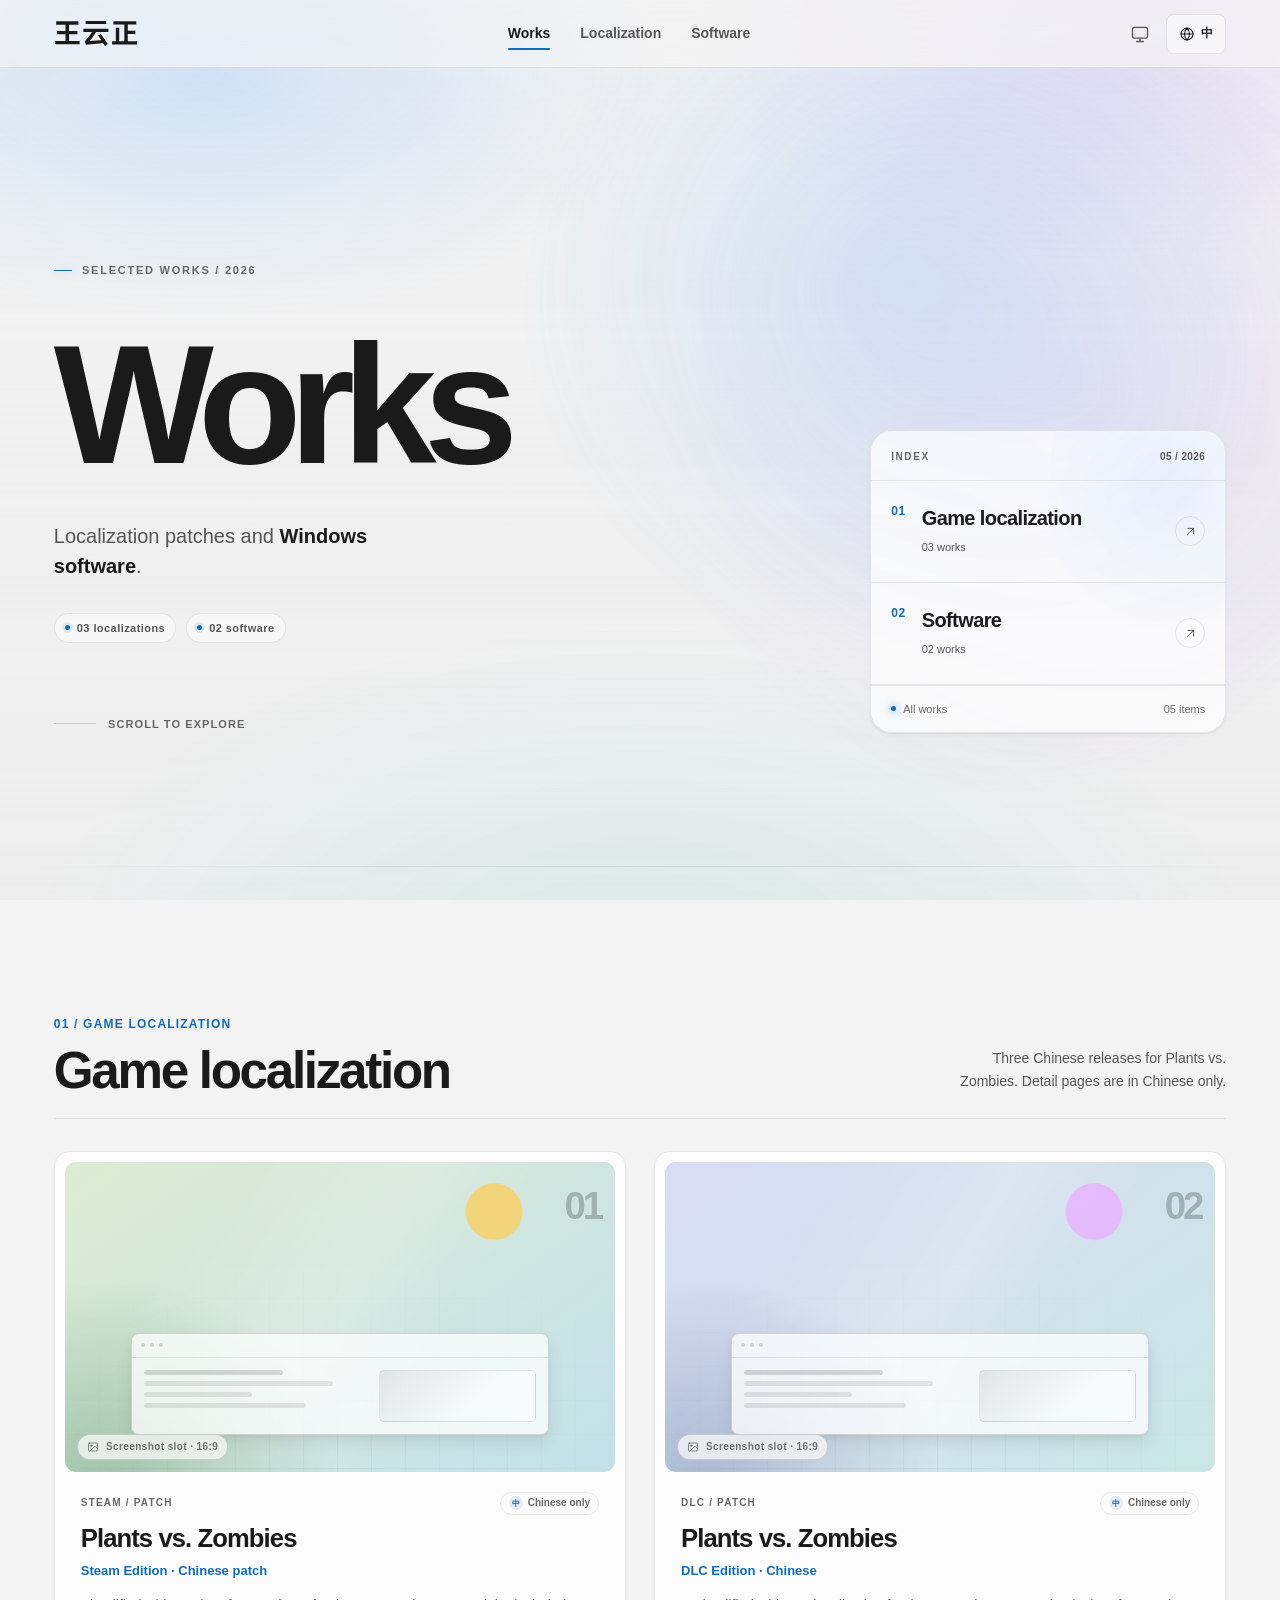
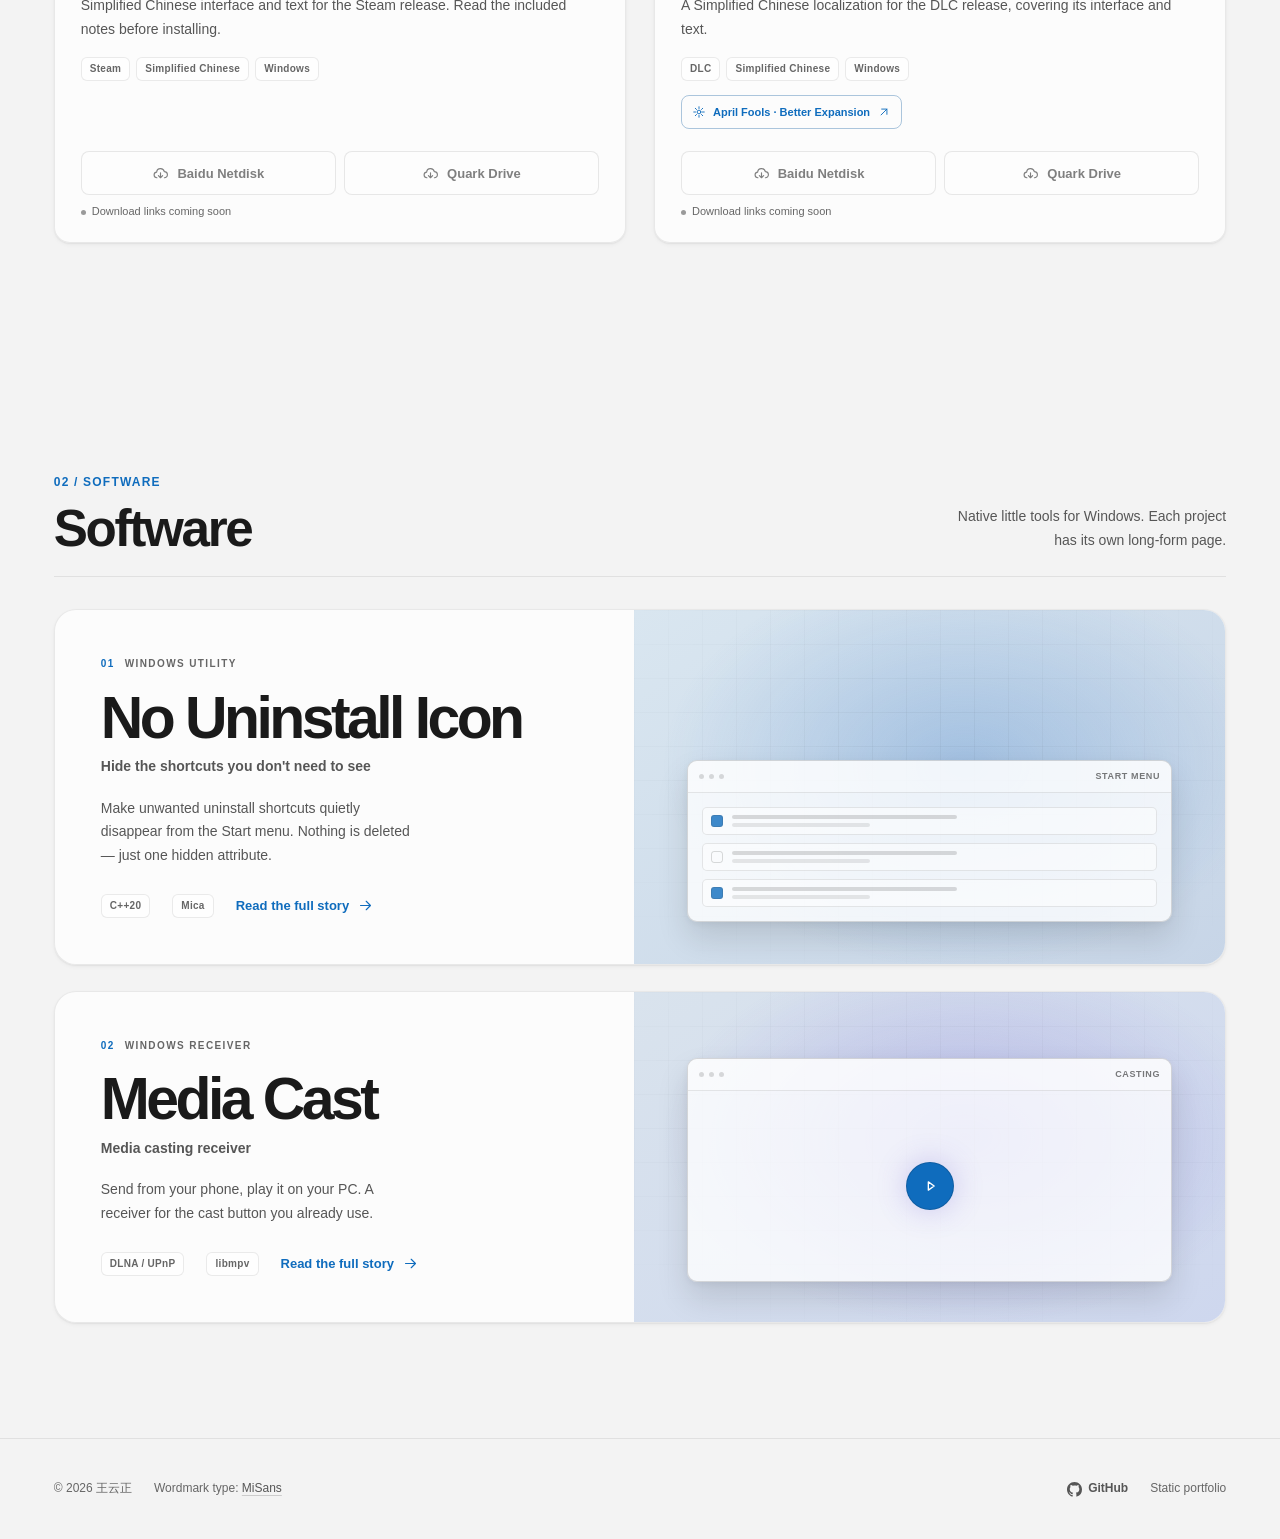
==== commit fc7948b9: "Refine Chinese title hierarchy and pointer sheen exit" ====
--- a/index.html
+++ b/index.html
@@ -307,11 +307,14 @@
         </div>
 
         <div class="software-list">
-          <a class="software-card software-card--nui reveal" href="/software/no-uninstall-icon/" aria-label="查看 No Uninstall Icon 项目" data-aria-zh="查看 No Uninstall Icon 项目" data-aria-en="View the No Uninstall Icon project" data-reveal>
+          <a class="software-card software-card--nui reveal" href="/software/no-uninstall-icon/" aria-label="查看“我不需要卸载图标”项目" data-aria-zh="查看“我不需要卸载图标”项目" data-aria-en="View the No Uninstall Icon project" data-reveal>
             <div class="software-card__body">
               <div class="software-card__kicker"><span class="software-card__num">01</span><span>Windows utility</span></div>
-              <h3 class="software-card__title">No Uninstall Icon</h3>
-              <p class="software-card__cn"><span class="lang-zh">我不需要卸载图标</span><span class="lang-en">Hide the shortcuts you don't need to see</span></p>
+              <h3 class="software-card__title">
+                <span class="lang-zh">我不需要卸载图标</span>
+                <span class="lang-en">No Uninstall Icon</span>
+              </h3>
+              <p class="software-card__cn"><span class="lang-zh" lang="en">No Uninstall Icon</span><span class="lang-en">Hide the shortcuts you don't need to see</span></p>
               <p class="software-card__desc">
                 <span class="lang-zh">让开始菜单里不想看到的卸载项安静地消失。不删除文件，只改一个隐藏属性。</span>
                 <span class="lang-en">Make unwanted uninstall shortcuts quietly disappear from the Start menu. Nothing is deleted — just one hidden attribute.</span>
@@ -339,11 +342,14 @@
             </div>
           </a>
 
-          <a class="software-card software-card--cast reveal" href="/software/media-cast/" aria-label="查看 Media Cast 项目" data-aria-zh="查看 Media Cast 项目" data-aria-en="View the Media Cast project" data-reveal>
+          <a class="software-card software-card--cast reveal" href="/software/media-cast/" aria-label="查看媒体投屏项目" data-aria-zh="查看媒体投屏项目" data-aria-en="View the Media Cast project" data-reveal>
             <div class="software-card__body">
               <div class="software-card__kicker"><span class="software-card__num">02</span><span>Windows receiver</span></div>
-              <h3 class="software-card__title">Media Cast</h3>
-              <p class="software-card__cn"><span class="lang-zh">媒体投屏接收器</span><span class="lang-en">Media casting receiver</span></p>
+              <h3 class="software-card__title">
+                <span class="lang-zh">媒体投屏</span>
+                <span class="lang-en">Media Cast</span>
+              </h3>
+              <p class="software-card__cn"><span class="lang-zh" lang="en">Media Cast</span><span class="lang-en">Media casting receiver</span></p>
               <p class="software-card__desc">
                 <span class="lang-zh">手机投过来，电脑这边播放。用熟悉的投送入口，把媒体送到 Windows 上。</span>
                 <span class="lang-en">Send from your phone, play it on your PC. A receiver for the cast button you already use.</span>
--- a/assets/css/site.css
+++ b/assets/css/site.css
@@ -502,7 +502,12 @@
     transparent calc(var(--hx) + 12%),
     transparent 100%
   );
-  opacity: 0.5;
+  opacity: 0;
+  transition: opacity var(--dur-normal) var(--ease-fluent);
+}
+
+.site-header.is-pointer-active::after {
+  opacity: 0.7;
 }
 
 .site-header.is-scrolled {
@@ -575,7 +580,7 @@
       var(--brand-sheen) 0%,
       transparent 72%
     );
-  opacity: 0.82;
+  opacity: 0;
   -webkit-mask-image: url("/assets/img/wordmark-light.svg");
   mask-image: url("/assets/img/wordmark-light.svg");
   -webkit-mask-position: center;
@@ -592,9 +597,10 @@
   mask-image: url("/assets/img/wordmark-dark.svg");
 }
 
+.site-header.is-pointer-active .brand__sheen,
 .brand:hover .brand__sheen,
 .brand:focus-visible .brand__sheen {
-  opacity: 1;
+  opacity: 0.9;
 }
 
 .primary-nav {
@@ -966,6 +972,8 @@
 /* ---------- Buttons / links ---------- */
 
 .btn {
+  --btn-sheen: transparent;
+
   position: relative;
   display: inline-flex;
   align-items: center;
@@ -978,7 +986,7 @@
   background-color: transparent;
   background-image: radial-gradient(
     130px circle at var(--mx, 50%) var(--my, 50%),
-    var(--sheen),
+    var(--btn-sheen),
     transparent 68%
   );
   background-repeat: no-repeat;
@@ -995,6 +1003,11 @@
     color var(--dur-fast) var(--ease-fluent),
     transform var(--dur-fast) var(--ease-fluent),
     box-shadow var(--dur-fast) var(--ease-fluent);
+}
+
+.btn:hover,
+.btn:focus-visible {
+  --btn-sheen: var(--sheen);
 }
 
 .btn:hover {
@@ -1111,19 +1124,13 @@
   transition: opacity var(--dur-normal) var(--ease-fluent);
 }
 
-.work-card.reveal::after,
-.software-card.reveal::after,
-.index-panel.reveal::after,
-.art-frame.reveal::after {
-  opacity: 0.6;
-}
-
 .work-card.reveal:hover::after,
 .software-card.reveal:hover::after,
 .index-panel.reveal:hover::after,
 .art-frame.reveal:hover::after,
 .work-card.reveal:focus-within::after,
-.software-card.reveal:focus-within::after {
+.software-card.reveal:focus-within::after,
+.index-panel.reveal:focus-within::after {
   opacity: 1;
 }
 
@@ -1793,6 +1800,8 @@
 }
 
 .dl-btn {
+  --btn-sheen: transparent;
+
   display: inline-flex;
   align-items: center;
   justify-content: center;
@@ -1805,7 +1814,7 @@
   background-color: var(--surface-soft);
   background-image: radial-gradient(
     120px circle at var(--mx, 50%) var(--my, 50%),
-    var(--sheen),
+    var(--btn-sheen),
     transparent 68%
   );
   color: var(--text);
@@ -1818,6 +1827,11 @@
     background-color var(--dur-fast) var(--ease-fluent),
     transform var(--dur-fast) var(--ease-fluent),
     opacity var(--dur-fast) var(--ease-fluent);
+}
+
+.dl-btn:not([aria-disabled="true"]):hover,
+.dl-btn:not([aria-disabled="true"]):focus-visible {
+  --btn-sheen: var(--sheen);
 }
 
 .dl-btn:hover {
@@ -1965,6 +1979,11 @@
   font-weight: 700;
   letter-spacing: -0.06em;
   line-height: 0.98;
+}
+
+[data-lang="zh"] .software-card__title {
+  letter-spacing: -0.04em;
+  line-height: 1.06;
 }
 
 .software-card__cn {
@@ -2774,8 +2793,17 @@
   text-wrap: balance;
 }
 
+[data-lang="zh"] .software-title {
+  letter-spacing: -0.045em;
+  line-height: 0.94;
+}
+
 .software-title .accent-word {
   color: var(--page-accent-strong);
+}
+
+.title-line {
+  display: block;
 }
 
 .software-title-cn {
